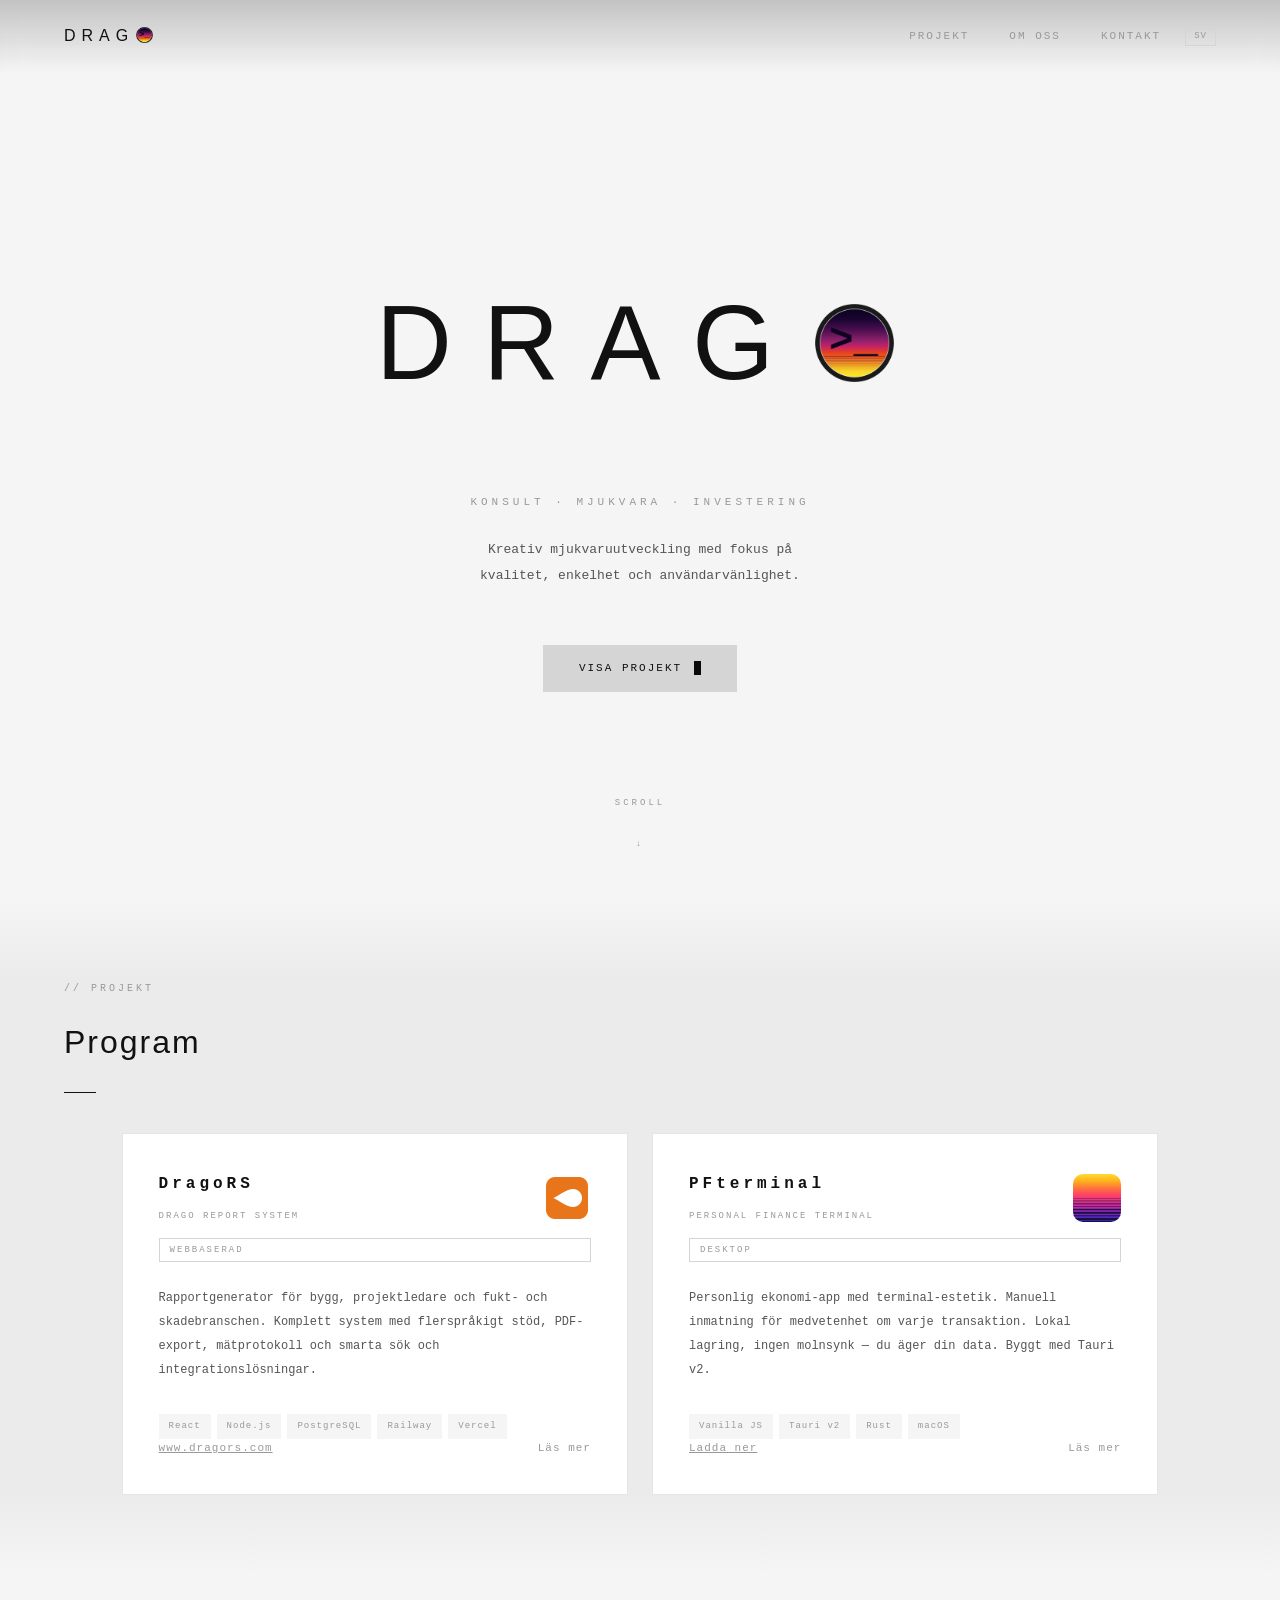
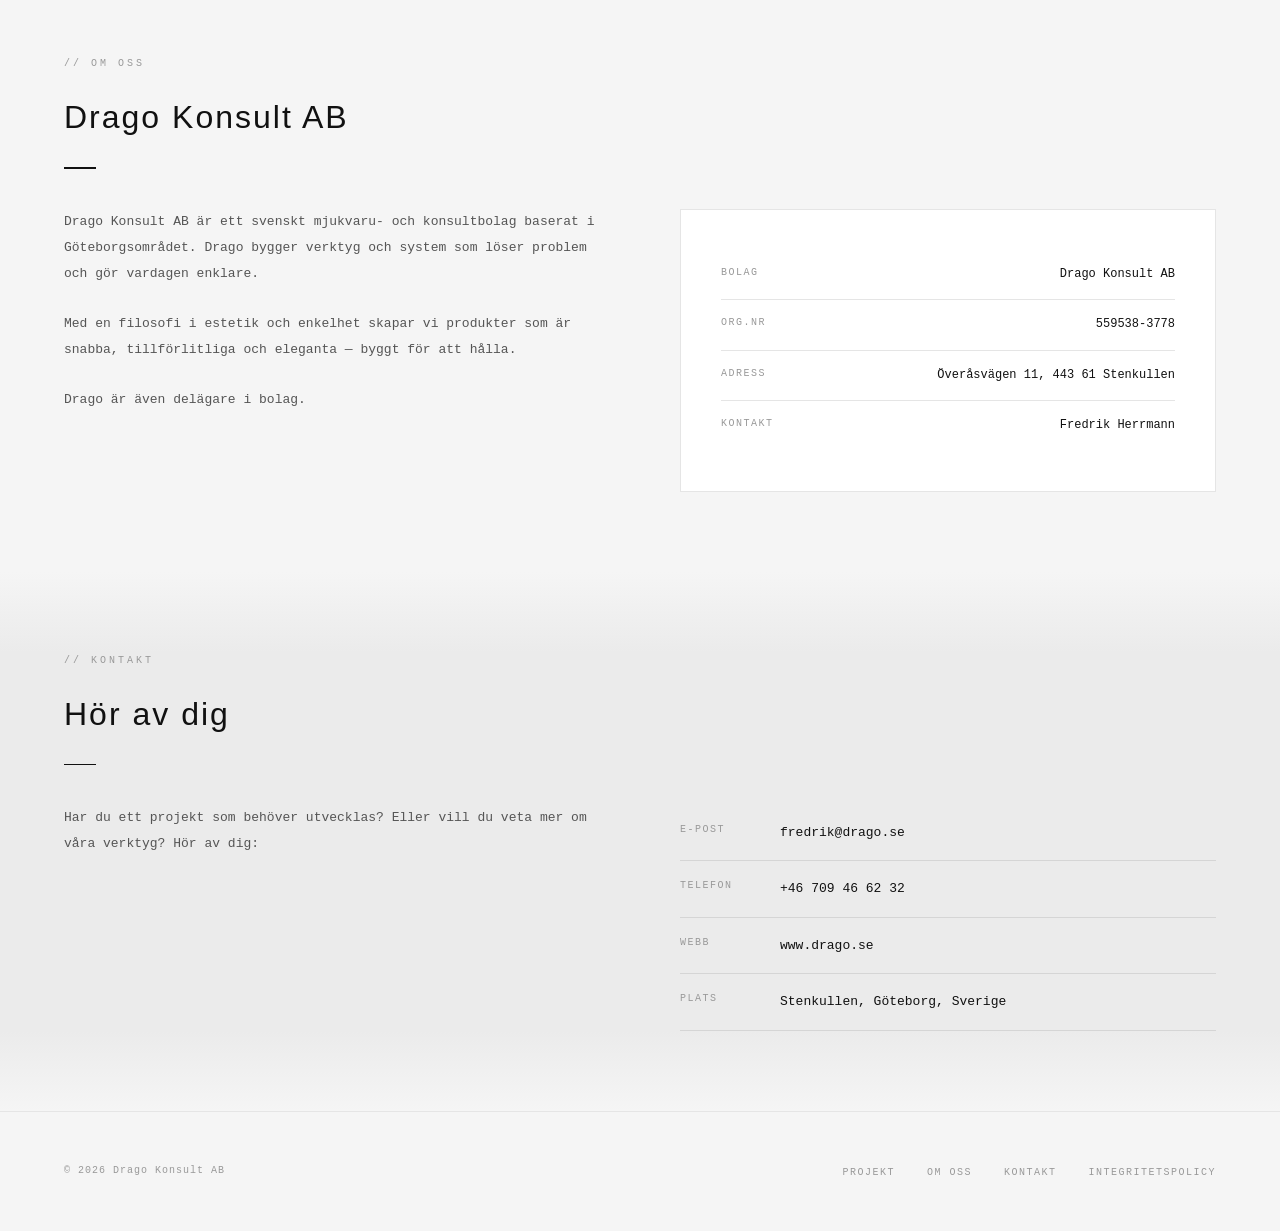
==== index.html @ e043c975 "Gör projektkorten klickbara till läs mer-sidan Hela kortet är nu en länk till respektive produktsida" ====
<!DOCTYPE html>
<html lang="sv">
<head>
  <meta charset="UTF-8">
  <meta name="viewport" content="width=device-width, initial-scale=1.0">
  <title>Drago</title>
  <meta name="description" content="Drago Konsult AB — Mjukvarulösningar och konsulttjänster i Göteborg. DragoRS, PFterminal och mer.">
  <link rel="icon" type="image/svg+xml" href="assets/logo.svg">
  <link rel="icon" type="image/x-icon" href="assets/favicon.ico">
  <link rel="icon" type="image/png" sizes="32x32" href="assets/favicon-32x32.png">
  <link rel="icon" type="image/png" sizes="16x16" href="assets/favicon-16x16.png">
  <link rel="apple-touch-icon" sizes="180x180" href="assets/apple-touch-icon.png">
  <link rel="manifest" href="site.webmanifest">
  <link rel="stylesheet" href="css/style.css">
</head>
<body>

  <header class="header">
    <div class="header-inner">
      <a href="index.html" class="logo">
        <span class="logo-text">Drag<img src="assets/logo.png" alt="O" class="logo-o"></span>
      </a>
      <div class="header-right">
        <ul class="nav">
          <li><a href="#projekt" data-i18n="nav_projects">Projekt</a></li>
          <li><a href="#om" data-i18n="nav_about">Om oss</a></li>
          <li><a href="#kontakt" data-i18n="nav_contact">Kontakt</a></li>
        </ul>
        <div class="lang-selector" id="langSelector"></div>
        <button class="menu-toggle" aria-label="Meny" onclick="document.querySelector('.nav').classList.toggle('open')">
          <span></span><span></span><span></span>
        </button>
      </div>
    </div>
  </header>

  <section class="hero">
    <div class="hero-content">
      <div class="hero-logo">
        <span class="hero-logo-text">DRAG<img src="assets/logo.png" alt="O" class="hero-logo-o"></span>
      </div>
      <p class="hero-tagline" data-i18n="hero_tagline">Konsult · Mjukvara · Investering</p>
      <p class="hero-description">
        <span data-i18n="hero_desc_1">Kreativ mjukvaruutveckling med fokus på</span><br>
        <span data-i18n="hero_desc_2">kvalitet, enkelhet och användarvänlighet.</span>
      </p>
      <a href="#projekt" class="hero-cta">
        <span data-i18n="hero_cta">visa projekt</span><span class="cursor"></span>
      </a>
    </div>
    <div class="scroll-indicator">
      <span data-i18n="hero_scroll">scroll</span><br>&#8595;
    </div>
  </section>

  <section class="projects-section" id="projekt">
    <div class="projects-inner">
      <div class="section-header">
        <p class="section-label" data-i18n="section_projects">// Projekt</p>
        <h2 class="section-title" data-i18n="title_projects">Program</h2>
        <div class="section-divider"></div>
      </div>
      <div class="project-cards">
        <a href="dragors.html" class="project-card project-card-link">
          <div class="project-header">
            <div>
              <h3 class="project-name">DragoRS</h3>
              <span class="project-subtitle">DRAGO REPORT SYSTEM</span>
            </div>
            <img src="assets/dragors-icon.png" alt="DragoRS" class="project-icon">
          </div>
          <span class="project-tag" data-i18n="dragors_tag">Webbaserad</span>
          <p class="project-desc" data-i18n="dragors_desc">Rapportgenerator för bygg, projektledare och fukt- och skadebranschen. Komplett system med flerspråkigt stöd, PDF-export, mätprotokoll och smarta sök och integrationslösningar.</p>
          <div class="project-tech">
            <span class="tech-badge">React</span>
            <span class="tech-badge">Node.js</span>
            <span class="tech-badge">PostgreSQL</span>
            <span class="tech-badge">Railway</span>
            <span class="tech-badge">Vercel</span>
          </div>
          <div class="project-urls">
            <span class="project-url project-url-action" data-href="https://www.dragors.com" data-external="true">www.dragors.com</span>
            <span class="project-url" data-i18n="dragors_url">Läs mer</span>
          </div>
        </a>
        <a href="pfterminal.html" class="project-card project-card-link">
          <div class="project-header">
            <div>
              <h3 class="project-name">PFterminal</h3>
              <span class="project-subtitle">PERSONAL FINANCE TERMINAL</span>
            </div>
            <img src="assets/pfterminal-icon.png" alt="PFterminal" class="project-icon">
          </div>
          <span class="project-tag" data-i18n="pfterminal_tag">Desktop</span>
          <p class="project-desc" data-i18n="pfterminal_desc">Personlig ekonomi-app med terminal-estetik. Manuell inmatning för medvetenhet om varje transaktion. Lokal lagring, ingen molnsynk — du äger din data. Byggt med Tauri v2.</p>
          <div class="project-tech">
            <span class="tech-badge">Vanilla JS</span>
            <span class="tech-badge">Tauri v2</span>
            <span class="tech-badge">Rust</span>
            <span class="tech-badge">macOS</span>
          </div>
          <div class="project-urls">
            <span class="project-url project-url-action" data-href="downloads/PFterminal_0.1.0_aarch64.dmg" data-i18n="pfterminal_url">Ladda ner</span>
            <span class="project-url" data-i18n="pfterminal_more">Läs mer</span>
          </div>
        </a>
      </div>
    </div>
  </section>

  <section class="section" id="om">
    <div class="section-header">
      <p class="section-label" data-i18n="section_about">// Om oss</p>
      <h2 class="section-title">Drago Konsult AB</h2>
      <div class="section-divider"></div>
    </div>
    <div class="about-grid">
      <div class="about-text">
        <p data-i18n="about_p1">Drago Konsult AB är ett svenskt mjukvaru- och konsultbolag baserat i Göteborgsområdet. Drago bygger verktyg och system som löser problem och gör vardagen enklare.</p>
        <p data-i18n="about_p2">Med en filosofi i estetik och enkelhet skapar vi produkter som är snabba, tillförlitliga och eleganta — byggt för att hålla.</p>
        <p data-i18n="about_p3">Drago är även delägare i bolag.</p>
      </div>
      <div class="about-info">
        <div class="info-row">
          <span class="info-label" data-i18n="info_company">Bolag</span>
          <span class="info-value">Drago Konsult AB</span>
        </div>
        <div class="info-row">
          <span class="info-label" data-i18n="info_orgno">Org.nr</span>
          <span class="info-value">559538-3778</span>
        </div>
        <div class="info-row">
          <span class="info-label" data-i18n="info_address">Adress</span>
          <span class="info-value">Överåsvägen 11, 443 61 Stenkullen</span>
        </div>
        <div class="info-row">
          <span class="info-label" data-i18n="info_contact">Kontakt</span>
          <span class="info-value">Fredrik Herrmann</span>
        </div>
      </div>
    </div>
  </section>

  <section class="projects-section" id="kontakt">
    <div class="projects-inner">
      <div class="section-header">
        <p class="section-label" data-i18n="section_contact">// Kontakt</p>
        <h2 class="section-title" data-i18n="title_contact">Hör av dig</h2>
        <div class="section-divider"></div>
      </div>
      <div class="contact-grid">
        <div class="contact-text">
          <p data-i18n="contact_text">Har du ett projekt som behöver utvecklas? Eller vill du veta mer om våra verktyg? Hör av dig:</p>
        </div>
        <ul class="contact-details">
          <li><span class="label" data-i18n="contact_email">E-post</span><a href="mailto:fredrik@drago.se">fredrik@drago.se</a></li>
          <li><span class="label" data-i18n="contact_phone">Telefon</span><span>+46 709 46 62 32</span></li>
          <li><span class="label" data-i18n="contact_web">Webb</span><a href="https://www.drago.se">www.drago.se</a></li>
          <li><span class="label" data-i18n="contact_location">Plats</span><span>Stenkullen, Göteborg, Sverige</span></li>
        </ul>
      </div>
    </div>
  </section>

  <footer class="footer">
    <div class="footer-inner">
      <span class="footer-text">&copy; 2026 Drago Konsult AB</span>
      <ul class="footer-links">
        <li><a href="#projekt" data-i18n="nav_projects">Projekt</a></li>
        <li><a href="#om" data-i18n="nav_about">Om</a></li>
        <li><a href="#kontakt" data-i18n="nav_contact">Kontakt</a></li>
        <li><a href="privacy.html">Integritetspolicy</a></li>
      </ul>
    </div>
  </footer>

  <script data-goatcounter="https://drago.goatcounter.com/count" async src="//gc.zgo.at/count.js"></script>
  <script src="js/i18n.js"></script>
  <script src="js/main.js"></script>
</body>
</html>
---- css/style.css ----
/* ============================================
   DragoWeb — Terminal meets Teenage Engineering
   Premium minimalism, generous whitespace,
   monospace identity
   ============================================ */

/* --- Reset & Base --- */
*, *::before, *::after {
  margin: 0;
  padding: 0;
  box-sizing: border-box;
}

:root {
  --bg: #f5f5f5;
  --bg-surface: #ebebeb;
  --bg-card: #ffffff;
  --text: #111111;
  --text-dim: #555555;
  --text-muted: #999999;
  --accent: #888888;
  --border: #d5d5d5;
  --border-dim: #e5e5e5;
  --mono: 'SF Mono', 'Menlo', 'Monaco', 'Cascadia Code', 'Courier New', monospace;
  --sans: -apple-system, 'Helvetica Neue', 'Arial', sans-serif;
}

html {
  scroll-behavior: smooth;
}

body {
  font-family: var(--mono);
  font-size: 13px;
  line-height: 1.8;
  color: var(--text);
  background: var(--bg);
  -webkit-font-smoothing: antialiased;
  -moz-osx-font-smoothing: grayscale;
}

a {
  color: var(--text);
  text-decoration: none;
  transition: opacity 0.3s;
}
a:hover {
  opacity: 0.5;
}

::selection {
  background: var(--text);
  color: var(--bg);
}

/* --- Header / Navigation --- */
.header {
  position: fixed;
  top: 0;
  left: 0;
  right: 0;
  z-index: 100;
  background: linear-gradient(to bottom, rgba(190, 190, 190, 0.92), rgba(245, 245, 245, 0.0));
  backdrop-filter: blur(12px);
  -webkit-backdrop-filter: blur(12px);
}

.header-inner {
  max-width: 1400px;
  margin: 0 auto;
  padding: 0 5vw;
  height: 72px;
  display: flex;
  align-items: center;
  justify-content: space-between;
}

.logo {
  display: flex;
  align-items: center;
  gap: 6px;
  text-decoration: none;
  color: var(--text);
}

.logo-o {
  height: 1.3em;
  width: 1.3em;
  object-fit: contain;
  border-radius: 50%;
  vertical-align: -0.3em;
}

.logo-text {
  font-family: var(--sans);
  font-size: 16px;
  font-weight: 500;
  letter-spacing: 6px;
  text-transform: uppercase;
}

.nav {
  display: flex;
  gap: 40px;
  list-style: none;
}

.nav a {
  color: var(--text-muted);
  font-size: 11px;
  letter-spacing: 2px;
  text-transform: uppercase;
  transition: color 0.3s;
}
.nav a:hover {
  color: var(--text);
  opacity: 1;
}

/* --- Header right (nav + lang) --- */
.header-right {
  display: flex;
  align-items: center;
  gap: 24px;
}

/* --- Language selector --- */
.lang-selector {
  display: flex;
  align-items: center;
  gap: 2px;
  position: relative;
}

.lang-btn {
  background: none;
  border: none;
  font-family: var(--mono);
  font-size: 9px;
  letter-spacing: 1px;
  color: var(--text-muted);
  cursor: pointer;
  padding: 4px 5px;
  transition: color 0.2s;
}
.lang-btn:hover {
  color: var(--text);
}
.lang-btn.active {
  color: var(--text);
  font-weight: 600;
}

.lang-toggle {
  background: none;
  border: 1px solid var(--border);
  font-family: var(--mono);
  font-size: 9px;
  letter-spacing: 1px;
  color: var(--text-muted);
  cursor: pointer;
  padding: 4px 8px;
  transition: all 0.2s;
}
.lang-toggle:hover {
  color: var(--text);
  border-color: var(--text);
}

.lang-dropdown {
  display: none;
  position: absolute;
  top: 100%;
  right: 0;
  margin-top: 8px;
  background: var(--bg);
  border: 1px solid var(--border);
  padding: 4px 0;
  z-index: 200;
  min-width: 48px;
}
.lang-dropdown.open {
  display: flex;
  flex-direction: column;
}
.lang-dropdown .lang-btn {
  padding: 6px 12px;
  text-align: left;
}
.lang-dropdown .lang-btn:hover {
  background: var(--border-dim);
}

/* --- Hamburger (mobil) --- */
.menu-toggle {
  display: none;
  background: none;
  border: none;
  cursor: pointer;
  padding: 4px;
}
.menu-toggle span {
  display: block;
  width: 22px;
  height: 1.5px;
  background: var(--text);
  margin: 5px 0;
  transition: all 0.3s;
}

/* --- Hero --- */
.hero {
  min-height: 100vh;
  display: flex;
  align-items: center;
  justify-content: center;
  padding: 160px 5vw 120px;
  position: relative;
  overflow: hidden;
}

.hero-content {
  text-align: center;
  max-width: 800px;
}

.hero-logo {
  text-align: center;
  margin-bottom: 56px;
}

.hero-logo-icon {
  width: clamp(56px, 8vw, 88px);
  height: clamp(56px, 8vw, 88px);
  aspect-ratio: 1 / 1;
  object-fit: contain;
}

.hero-logo-o {
  height: 0.94em;
  width: 0.94em;
  object-fit: contain;
  border-radius: 50%;
  vertical-align: -0.13em;
}

.hero-logo-text {
  font-family: var(--sans);
  font-size: clamp(61px, 8.28vw, 105px);
  font-weight: 400;
  letter-spacing: 0.3em;
  color: var(--text);
}

.hero-tagline {
  font-size: 11px;
  color: var(--text-muted);
  letter-spacing: 4px;
  text-transform: uppercase;
  margin-bottom: 24px;
}

.hero-description {
  font-size: 13px;
  color: var(--text-dim);
  line-height: 2;
  max-width: 460px;
  margin: 0 auto 56px;
}

.hero-cta {
  display: inline-flex;
  align-items: center;
  gap: 8px;
  padding: 14px 36px;
  background: #d5d5d5;
  color: #111111;
  font-family: var(--mono);
  font-size: 11px;
  letter-spacing: 2px;
  text-transform: uppercase;
  border: none;
  cursor: pointer;
  transition: opacity 0.3s;
  text-decoration: none;
}
.hero-cta:hover {
  opacity: 0.7;
  color: #111111;
}

/* Terminal cursor blink */
.cursor {
  display: inline-block;
  width: 7px;
  height: 14px;
  background: #0a0a0a;
  animation: blink 1s step-end infinite;
  vertical-align: middle;
  margin-left: 4px;
}

@keyframes blink {
  50% { opacity: 0; }
}

/* --- Sections --- */
.section {
  padding: 80px 5vw;
  max-width: 1400px;
  margin: 0 auto;
}

.section-header {
  margin-bottom: 40px;
}

.section-label {
  font-size: 10px;
  color: var(--text-muted);
  letter-spacing: 3px;
  text-transform: uppercase;
  margin-bottom: 16px;
}

.section-title {
  font-family: var(--sans);
  font-size: clamp(22px, 3vw, 32px);
  font-weight: 400;
  letter-spacing: 2px;
  color: var(--text);
}

.section-divider {
  width: 32px;
  height: 1.5px;
  background: var(--text);
  margin-top: 20px;
}

/* --- Om oss --- */
.about-grid {
  display: grid;
  grid-template-columns: 1fr 1fr;
  gap: 80px;
  align-items: start;
}

.about-text p {
  margin-bottom: 24px;
  color: var(--text-dim);
  font-size: 13px;
  line-height: 2;
}

.about-info {
  background: var(--bg-card);
  border: 1px solid var(--border-dim);
  padding: 40px;
}

.info-row {
  display: flex;
  justify-content: space-between;
  padding: 14px 0;
  border-bottom: 1px solid var(--border-dim);
  font-size: 12px;
}
.info-row:last-child {
  border-bottom: none;
}

.info-label {
  color: var(--text-muted);
  text-transform: uppercase;
  letter-spacing: 1.5px;
  font-size: 10px;
}

.info-value {
  color: var(--text);
  text-align: right;
}

/* --- Projekt / Produkter --- */
.projects-section {
  background: var(--bg-surface);
  padding: 80px 5vw;
  position: relative;
}

/* Mjuka toningar mellan sektioner */
.projects-section::before {
  content: "";
  position: absolute;
  top: 0;
  left: 0;
  right: 0;
  height: 80px;
  background: linear-gradient(to bottom, var(--bg), var(--bg-surface));
  pointer-events: none;
}
.projects-section::after {
  content: "";
  position: absolute;
  bottom: 0;
  left: 0;
  right: 0;
  height: 80px;
  background: linear-gradient(to top, var(--bg), var(--bg-surface));
  pointer-events: none;
}

.projects-inner {
  max-width: 1400px;
  margin: 0 auto;
  position: relative;
  z-index: 1;
}

.project-cards {
  display: grid;
  grid-template-columns: 1fr 1fr;
  gap: 24px;
  max-width: 90%;
  margin: 0 auto;
}

.project-card {
  background: var(--bg-card);
  border: 1px solid var(--border-dim);
  padding: 36px;
  transition: border-color 0.3s;
  display: flex;
  flex-direction: column;
}
.project-card .project-urls {
  margin-top: auto;
}
.project-card:hover {
  border-color: var(--text);
}

.project-header {
  display: flex;
  align-items: center;
  justify-content: space-between;
  margin-bottom: 12px;
}

.project-icon {
  width: 48px;
  height: 48px;
  border-radius: 10px;
  object-fit: contain;
}

.project-name {
  font-size: 16px;
  font-weight: 600;
  letter-spacing: 4px;
  margin-bottom: 4px;
}

.project-subtitle {
  font-size: 9px;
  color: var(--text-muted);
  letter-spacing: 2px;
}

.project-tag {
  display: inline-block;
  font-size: 9px;
  color: var(--text-muted);
  letter-spacing: 2px;
  text-transform: uppercase;
  border: 1px solid var(--border);
  padding: 3px 10px;
  margin-bottom: 24px;
}

.project-link {
  display: block;
  text-decoration: none;
  color: inherit;
  cursor: pointer;
}

.project-card-link {
  text-decoration: none;
  color: inherit;
  cursor: pointer;
}

.project-url-action {
  text-decoration: underline;
  cursor: pointer;
}
.project-url-action:hover {
  color: var(--text);
}

.project-urls {
  display: flex;
  justify-content: space-between;
  align-items: center;
  margin-top: 16px;
}

.project-url {
  display: block;
  margin-top: 16px;
  font-size: 11px;
  color: var(--text-muted);
  letter-spacing: 1px;
}

.project-urls .project-url {
  margin-top: 0;
}

.project-desc {
  font-size: 12px;
  color: var(--text-dim);
  line-height: 2;
  margin-bottom: 32px;
}

.project-tech {
  display: flex;
  flex-wrap: wrap;
  gap: 6px;
}

.tech-badge {
  font-size: 9px;
  color: var(--text-muted);
  background: var(--bg);
  padding: 4px 10px;
  letter-spacing: 1px;
}

/* --- Kontakt --- */
.contact-grid {
  display: grid;
  grid-template-columns: 1fr 1fr;
  gap: 80px;
  align-items: start;
}

.contact-text p {
  color: var(--text-dim);
  font-size: 13px;
  line-height: 2;
  margin-bottom: 24px;
}

.contact-details {
  list-style: none;
}

.contact-details li {
  padding: 16px 0;
  border-bottom: 1px solid var(--border);
  font-size: 13px;
  display: flex;
  gap: 20px;
}

.contact-details .label {
  color: var(--text-muted);
  min-width: 80px;
  font-size: 10px;
  text-transform: uppercase;
  letter-spacing: 1.5px;
}

/* --- Terminal prompt decoration --- */
.terminal-prompt {
  color: var(--text-muted);
  font-size: 12px;
}
.terminal-prompt .path {
  color: var(--text-dim);
}
.terminal-prompt .symbol {
  color: var(--text);
}

/* --- Footer --- */
.footer {
  border-top: 1px solid var(--border-dim);
  padding: 48px 5vw;
}

.footer-inner {
  max-width: 1400px;
  margin: 0 auto;
  display: flex;
  justify-content: space-between;
  align-items: center;
}

.footer-text {
  font-size: 10px;
  color: var(--text-muted);
  letter-spacing: 1px;
}

.footer-links {
  display: flex;
  gap: 32px;
  list-style: none;
}

.footer-links a {
  font-size: 10px;
  color: var(--text-muted);
  letter-spacing: 1.5px;
  text-transform: uppercase;
}

/* --- Scroll indicator --- */
.scroll-indicator {
  position: absolute;
  bottom: 48px;
  left: 50%;
  transform: translateX(-50%);
  display: flex;
  flex-direction: column;
  align-items: center;
  gap: 8px;
  color: var(--text-muted);
  font-size: 9px;
  letter-spacing: 3px;
  text-transform: uppercase;
  animation: float 2.5s ease-in-out infinite;
}

@keyframes float {
  0%, 100% { transform: translateX(-50%) translateY(0); }
  50% { transform: translateX(-50%) translateY(6px); }
}

/* --- Product page --- */
.product-hero {
  padding: 100px 5vw 40px;
  max-width: 1400px;
  margin: 0 auto;
}

.product-hero-inner {
  display: flex;
  align-items: center;
  gap: 24px;
  margin-bottom: 32px;
}

.product-hero-icon {
  width: 80px;
  height: 80px;
  border-radius: 16px;
  object-fit: contain;
}

.product-hero-title {
  font-family: var(--sans);
  font-size: clamp(28px, 4vw, 40px);
  font-weight: 400;
  letter-spacing: 4px;
}

.product-hero-subtitle {
  font-size: 10px;
  color: var(--text-muted);
  letter-spacing: 3px;
  margin-top: 4px;
}

.product-hero-desc {
  font-size: 13px;
  color: var(--text-dim);
  line-height: 2;
  max-width: 540px;
}

.download-grid {
  display: grid;
  grid-template-columns: 1fr 1fr;
  gap: 24px;
  max-width: 90%;
  margin: 0 auto;
}

.download-card {
  background: var(--bg-card);
  border: 1px solid var(--border-dim);
  padding: 36px;
}

.download-title {
  font-size: 14px;
  font-weight: 600;
  letter-spacing: 2px;
  margin-bottom: 12px;
}

.download-desc {
  font-size: 12px;
  color: var(--text-dim);
  line-height: 2;
  margin-bottom: 24px;
}

.download-btn {
  display: inline-block;
  padding: 12px 28px;
  background: var(--text);
  color: var(--bg);
  font-family: var(--mono);
  font-size: 11px;
  letter-spacing: 2px;
  text-decoration: none;
  transition: opacity 0.3s;
}
.download-btn:hover {
  opacity: 0.7;
  color: var(--bg);
}

.download-meta {
  margin-top: 16px;
  font-size: 10px;
  color: var(--text-muted);
  letter-spacing: 1px;
}

/* --- Manual / Instruktionsbok --- */
.manual {
  max-width: 700px;
}

.manual-chapter {
  margin-bottom: 40px;
}

.manual-heading {
  font-size: 13px;
  font-weight: 600;
  letter-spacing: 2px;
  margin-bottom: 12px;
  padding-bottom: 8px;
  border-bottom: 1px solid var(--border-dim);
}

.manual p {
  font-size: 12px;
  color: var(--text-dim);
  line-height: 2;
  margin-bottom: 8px;
}

.manual-list {
  list-style: none;
  margin-bottom: 12px;
}

.manual-list li {
  font-size: 12px;
  color: var(--text-dim);
  line-height: 2;
  padding-left: 16px;
  position: relative;
}

.manual-list li::before {
  content: "—";
  position: absolute;
  left: 0;
  color: var(--text-muted);
}

/* --- Feature grid --- */
.feature-grid {
  display: grid;
  grid-template-columns: 1fr 1fr 1fr;
  gap: 24px;
  max-width: 90%;
  margin: 0 auto;
}

.feature-card {
  background: var(--bg-card);
  border: 1px solid var(--border-dim);
  padding: 36px;
  transition: border-color 0.3s;
}
.feature-card:hover {
  border-color: var(--text);
}

.feature-number {
  font-size: 10px;
  color: var(--text-muted);
  letter-spacing: 2px;
  margin-bottom: 16px;
}

.feature-title {
  font-size: 13px;
  font-weight: 600;
  letter-spacing: 2px;
  margin-bottom: 12px;
}

.feature-desc {
  font-size: 12px;
  color: var(--text-dim);
  line-height: 2;
}

/* --- Screenshot grid --- */
.screenshot-grid {
  display: grid;
  grid-template-columns: 1fr 1fr 1fr;
  gap: 24px;
  max-width: 90%;
  margin: 0 auto;
}

.screenshot-card {
  text-align: center;
}

.screenshot-placeholder {
  background: var(--bg-surface);
  border: 1px dashed var(--border);
  aspect-ratio: 16 / 10;
  display: flex;
  align-items: center;
  justify-content: center;
  font-size: 11px;
  color: var(--text-muted);
  letter-spacing: 1px;
  margin-bottom: 12px;
}

.screenshot-img {
  width: 100%;
  height: auto;
  border: 1px solid var(--border-dim);
  margin-bottom: 12px;
}

.screenshot-caption {
  font-size: 11px;
  color: var(--text-muted);
  letter-spacing: 1px;
}

/* --- Tech overview --- */
.tech-overview {
  max-width: 600px;
}

.tech-overview-badges {
  display: flex;
  flex-wrap: wrap;
  gap: 6px;
  margin-bottom: 24px;
}

.tech-overview-desc {
  font-size: 13px;
  color: var(--text-dim);
  line-height: 2;
  margin-bottom: 32px;
}

/* --- Responsive --- */
@media (max-width: 768px) {
  .hero-logo-icon {
    width: clamp(48px, 12vw, 64px);
    height: clamp(48px, 12vw, 64px);
  }
  .hero-logo {
    gap: 12px;
  }
  .about-grid,
  .project-cards,
  .contact-grid,
  .download-grid,
  .feature-grid,
  .screenshot-grid {
    grid-template-columns: 1fr;
  }
  .project-cards,
  .download-grid,
  .feature-grid,
  .screenshot-grid {
    max-width: 100%;
  }
  .about-grid,
  .contact-grid {
    gap: 32px;
  }
  .nav {
    display: none;
    position: absolute;
    top: 72px;
    left: 0;
    right: 0;
    background: rgba(245, 245, 245, 0.98);
    backdrop-filter: blur(20px);
    flex-direction: column;
    padding: 32px 5vw;
    gap: 24px;
    border-bottom: 1px solid var(--border-dim);
  }
  .nav.open {
    display: flex;
  }
  .menu-toggle {
    display: block;
  }
  .header-right {
    gap: 16px;
  }
  .lang-selector {
    position: static;
  }
  .footer-inner {
    flex-direction: column;
    gap: 20px;
  }
  .section {
    padding: 60px 5vw;
  }
  .projects-section {
    padding: 60px 5vw;
  }
  .section-header {
    margin-bottom: 32px;
  }
  .project-card {
    padding: 28px;
  }
  .product-hero {
    padding: 90px 5vw 32px;
  }
  .product-hero-icon {
    width: 56px;
    height: 56px;
  }
  .contact-details li {
    border-bottom-color: var(--border);
  }
}

@media (max-width: 480px) {
  .hero-logo-icon {
    width: 44px;
    height: 44px;
  }
  .hero {
    padding: 110px 5vw 60px;
  }
  .hero-logo {
    gap: 10px;
    margin-bottom: 32px;
  }
  .hero-description {
    margin-bottom: 32px;
  }
  .section {
    padding: 48px 5vw;
  }
  .projects-section {
    padding: 48px 5vw;
  }
}
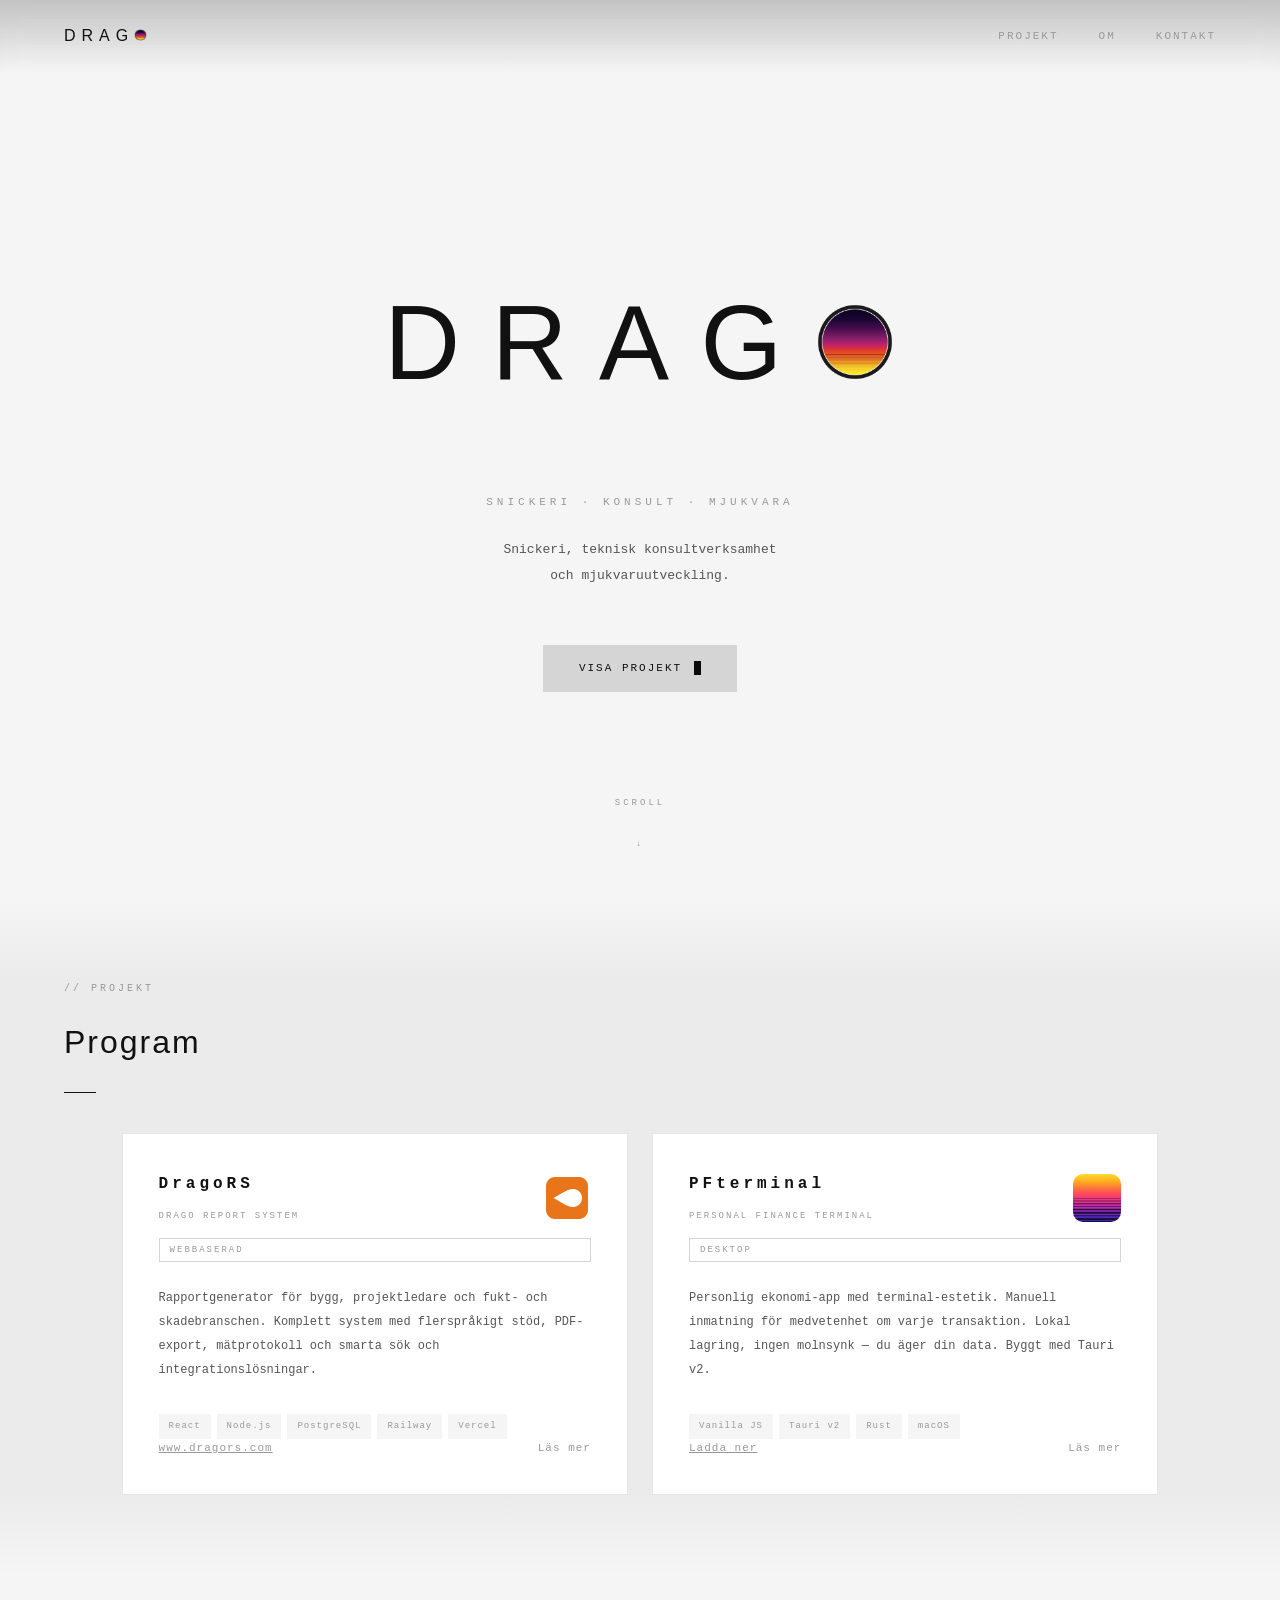
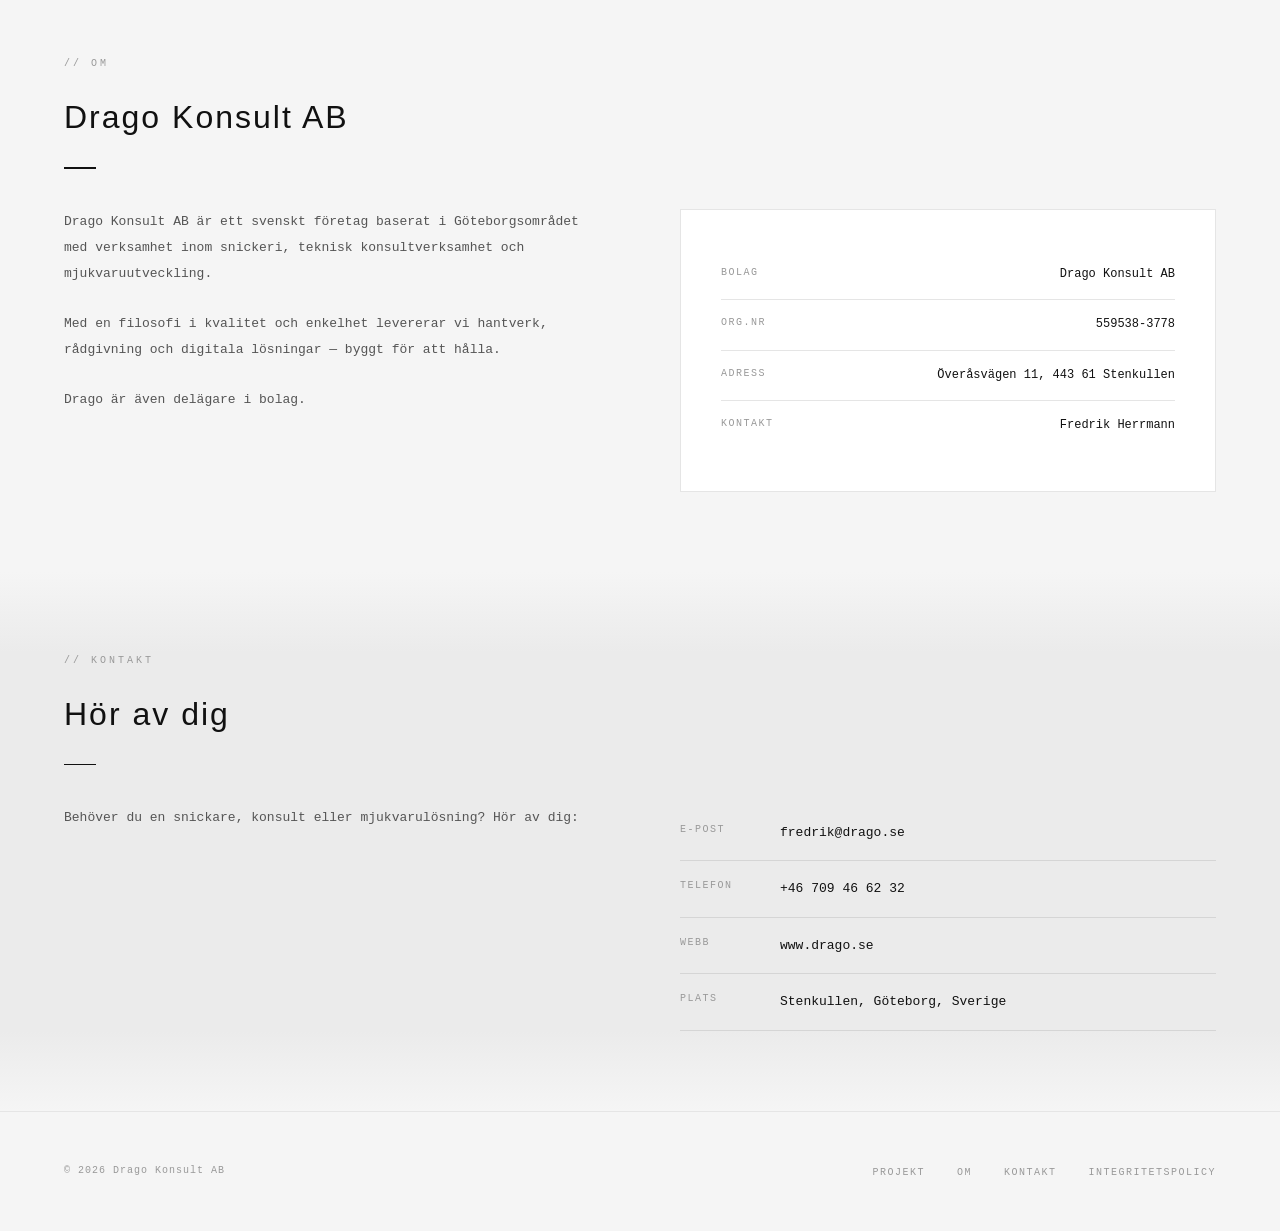
==== commit fd70af3f: "Redesign: ny logga utan terminal-prompt, ta bort flerspråksstöd, uppdatera texter - Ny cirkellogga u" ====
--- a/index.html
+++ b/index.html
@@ -4,7 +4,7 @@
   <meta charset="UTF-8">
   <meta name="viewport" content="width=device-width, initial-scale=1.0">
   <title>Drago</title>
-  <meta name="description" content="Drago Konsult AB — Mjukvarulösningar och konsulttjänster i Göteborg. DragoRS, PFterminal och mer.">
+  <meta name="description" content="Drago Konsult AB — Snickeri, teknisk konsultverksamhet och mjukvaruutveckling.">
   <link rel="icon" type="image/svg+xml" href="assets/logo.svg">
   <link rel="icon" type="image/x-icon" href="assets/favicon.ico">
   <link rel="icon" type="image/png" sizes="32x32" href="assets/favicon-32x32.png">
@@ -23,10 +23,9 @@
       <div class="header-right">
         <ul class="nav">
           <li><a href="#projekt" data-i18n="nav_projects">Projekt</a></li>
-          <li><a href="#om" data-i18n="nav_about">Om oss</a></li>
+          <li><a href="#om" data-i18n="nav_about">Om</a></li>
           <li><a href="#kontakt" data-i18n="nav_contact">Kontakt</a></li>
         </ul>
-        <div class="lang-selector" id="langSelector"></div>
         <button class="menu-toggle" aria-label="Meny" onclick="document.querySelector('.nav').classList.toggle('open')">
           <span></span><span></span><span></span>
         </button>
@@ -39,10 +38,10 @@
       <div class="hero-logo">
         <span class="hero-logo-text">DRAG<img src="assets/logo.png" alt="O" class="hero-logo-o"></span>
       </div>
-      <p class="hero-tagline" data-i18n="hero_tagline">Konsult · Mjukvara · Investering</p>
+      <p class="hero-tagline" data-i18n="hero_tagline">Snickeri · Konsult · Mjukvara</p>
       <p class="hero-description">
-        <span data-i18n="hero_desc_1">Kreativ mjukvaruutveckling med fokus på</span><br>
-        <span data-i18n="hero_desc_2">kvalitet, enkelhet och användarvänlighet.</span>
+        <span data-i18n="hero_desc_1">Snickeri, teknisk konsultverksamhet</span><br>
+        <span data-i18n="hero_desc_2">och mjukvaruutveckling.</span>
       </p>
       <a href="#projekt" class="hero-cta">
         <span data-i18n="hero_cta">visa projekt</span><span class="cursor"></span>
@@ -110,14 +109,14 @@
 
   <section class="section" id="om">
     <div class="section-header">
-      <p class="section-label" data-i18n="section_about">// Om oss</p>
+      <p class="section-label" data-i18n="section_about">// Om</p>
       <h2 class="section-title">Drago Konsult AB</h2>
       <div class="section-divider"></div>
     </div>
     <div class="about-grid">
       <div class="about-text">
-        <p data-i18n="about_p1">Drago Konsult AB är ett svenskt mjukvaru- och konsultbolag baserat i Göteborgsområdet. Drago bygger verktyg och system som löser problem och gör vardagen enklare.</p>
-        <p data-i18n="about_p2">Med en filosofi i estetik och enkelhet skapar vi produkter som är snabba, tillförlitliga och eleganta — byggt för att hålla.</p>
+        <p data-i18n="about_p1">Drago Konsult AB är ett svenskt företag baserat i Göteborgsområdet med verksamhet inom snickeri, teknisk konsultverksamhet och mjukvaruutveckling.</p>
+        <p data-i18n="about_p2">Med en filosofi i kvalitet och enkelhet levererar vi hantverk, rådgivning och digitala lösningar — byggt för att hålla.</p>
         <p data-i18n="about_p3">Drago är även delägare i bolag.</p>
       </div>
       <div class="about-info">
@@ -150,7 +149,7 @@
       </div>
       <div class="contact-grid">
         <div class="contact-text">
-          <p data-i18n="contact_text">Har du ett projekt som behöver utvecklas? Eller vill du veta mer om våra verktyg? Hör av dig:</p>
+          <p data-i18n="contact_text">Behöver du en snickare, konsult eller mjukvarulösning? Hör av dig:</p>
         </div>
         <ul class="contact-details">
           <li><span class="label" data-i18n="contact_email">E-post</span><a href="mailto:fredrik@drago.se">fredrik@drago.se</a></li>
--- a/css/style.css
+++ b/css/style.css
@@ -84,11 +84,11 @@
 }
 
 .logo-o {
-  height: 1.3em;
-  width: 1.3em;
+  height: 0.78em;
+  width: 0.78em;
   object-fit: contain;
   border-radius: 50%;
-  vertical-align: -0.3em;
+  vertical-align: -0.04em;
 }
 
 .logo-text {
@@ -122,73 +122,6 @@
   display: flex;
   align-items: center;
   gap: 24px;
-}
-
-/* --- Language selector --- */
-.lang-selector {
-  display: flex;
-  align-items: center;
-  gap: 2px;
-  position: relative;
-}
-
-.lang-btn {
-  background: none;
-  border: none;
-  font-family: var(--mono);
-  font-size: 9px;
-  letter-spacing: 1px;
-  color: var(--text-muted);
-  cursor: pointer;
-  padding: 4px 5px;
-  transition: color 0.2s;
-}
-.lang-btn:hover {
-  color: var(--text);
-}
-.lang-btn.active {
-  color: var(--text);
-  font-weight: 600;
-}
-
-.lang-toggle {
-  background: none;
-  border: 1px solid var(--border);
-  font-family: var(--mono);
-  font-size: 9px;
-  letter-spacing: 1px;
-  color: var(--text-muted);
-  cursor: pointer;
-  padding: 4px 8px;
-  transition: all 0.2s;
-}
-.lang-toggle:hover {
-  color: var(--text);
-  border-color: var(--text);
-}
-
-.lang-dropdown {
-  display: none;
-  position: absolute;
-  top: 100%;
-  right: 0;
-  margin-top: 8px;
-  background: var(--bg);
-  border: 1px solid var(--border);
-  padding: 4px 0;
-  z-index: 200;
-  min-width: 48px;
-}
-.lang-dropdown.open {
-  display: flex;
-  flex-direction: column;
-}
-.lang-dropdown .lang-btn {
-  padding: 6px 12px;
-  text-align: left;
-}
-.lang-dropdown .lang-btn:hover {
-  background: var(--border-dim);
 }
 
 /* --- Hamburger (mobil) --- */
@@ -237,11 +170,11 @@
 }
 
 .hero-logo-o {
-  height: 0.94em;
-  width: 0.94em;
+  height: 0.78em;
+  width: 0.78em;
   object-fit: contain;
   border-radius: 50%;
-  vertical-align: -0.13em;
+  vertical-align: -0.04em;
 }
 
 .hero-logo-text {
@@ -926,9 +859,6 @@
   .header-right {
     gap: 16px;
   }
-  .lang-selector {
-    position: static;
-  }
   .footer-inner {
     flex-direction: column;
     gap: 20px;
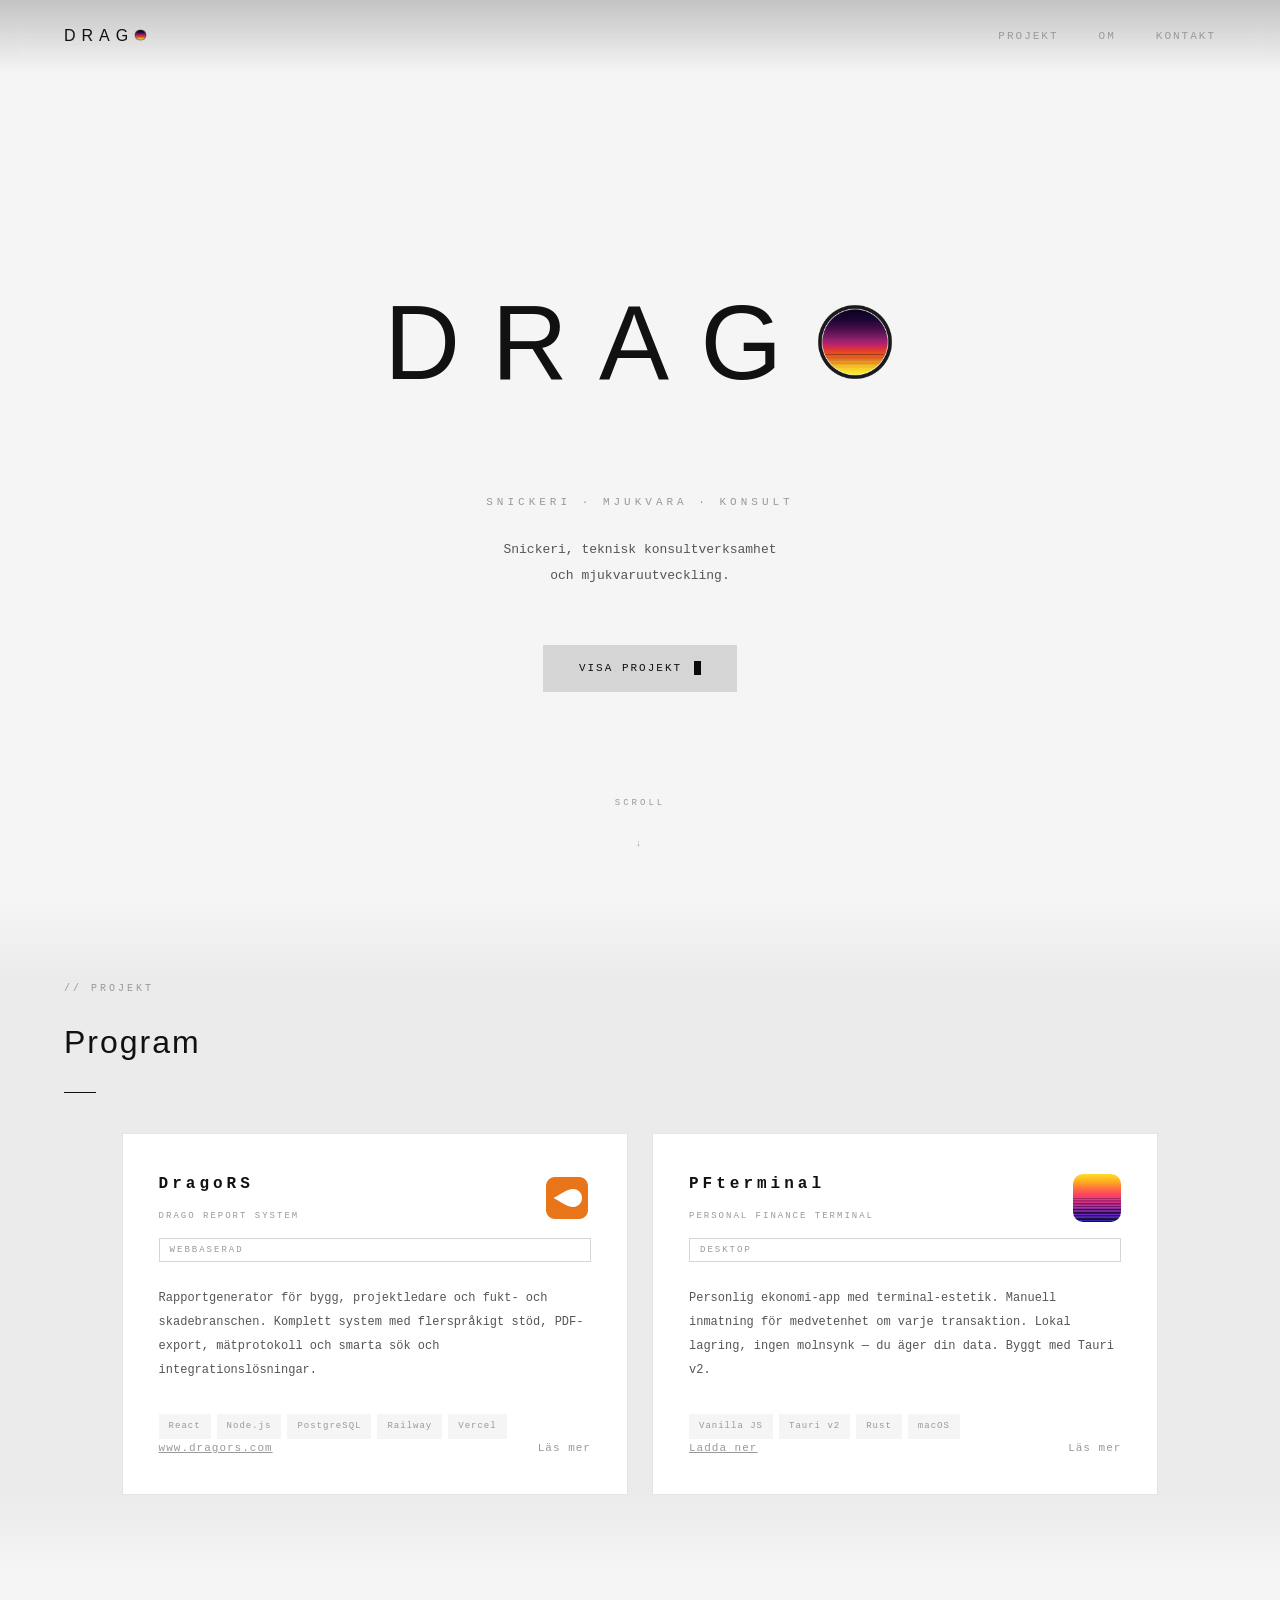
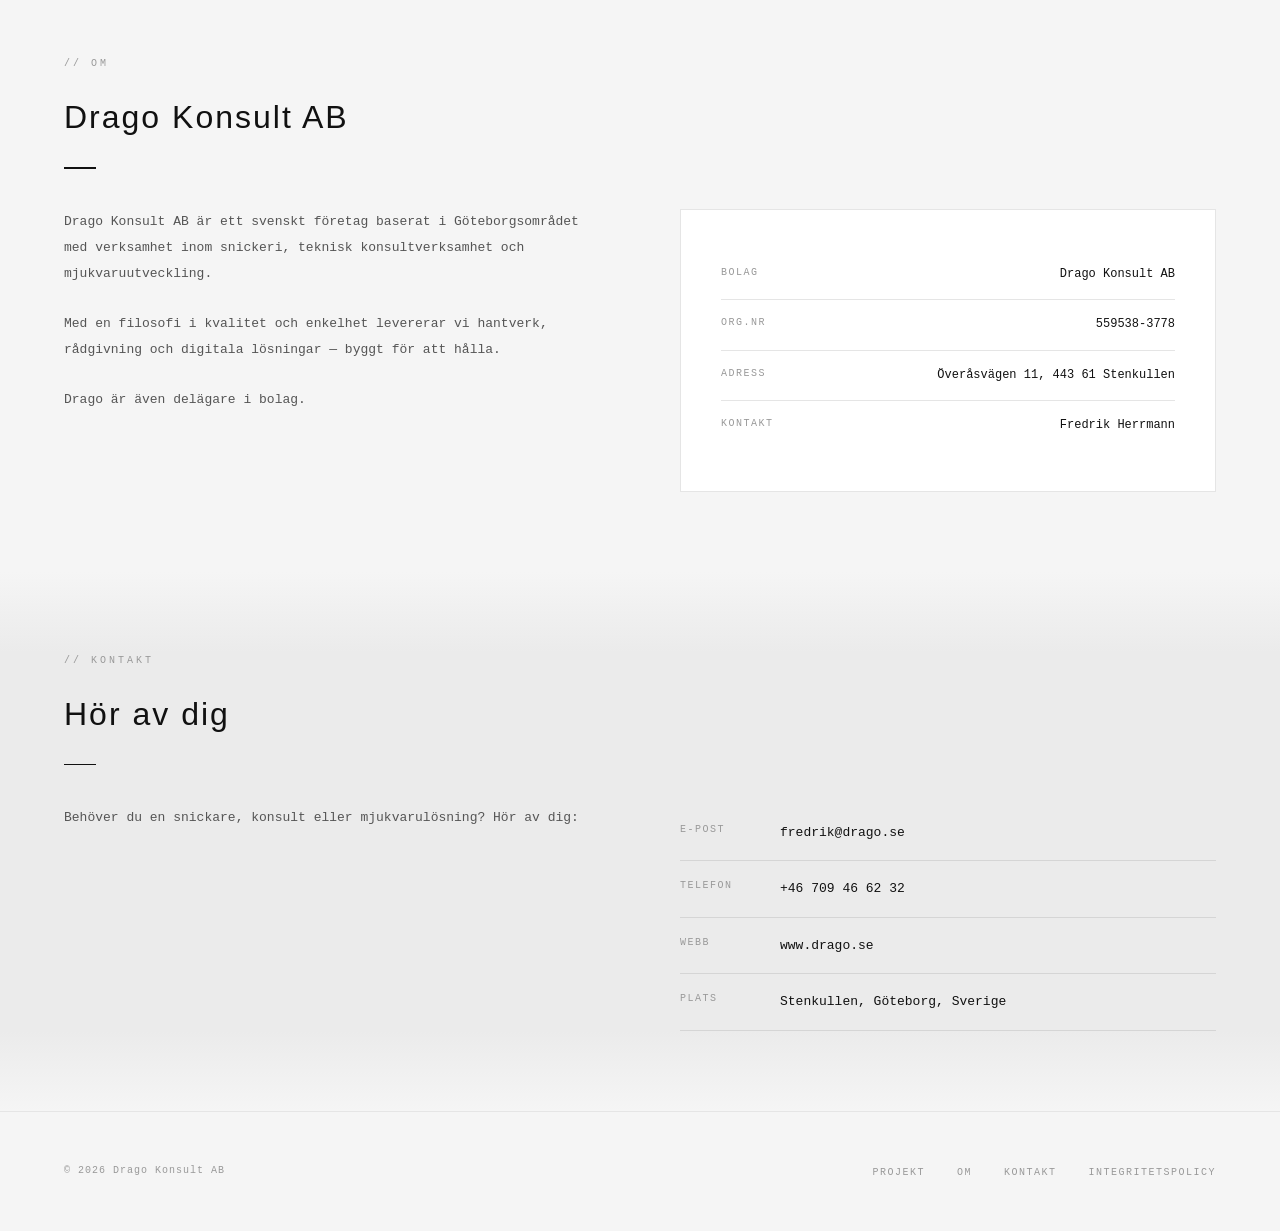
==== commit 3b956b61: "Ändra ordning på tagline: Snickeri · Mjukvara · Konsult Co-Authored-By: Claude Opus 4.6 (1M context)" ====
--- a/index.html
+++ b/index.html
@@ -38,7 +38,7 @@
       <div class="hero-logo">
         <span class="hero-logo-text">DRAG<img src="assets/logo.png" alt="O" class="hero-logo-o"></span>
       </div>
-      <p class="hero-tagline" data-i18n="hero_tagline">Snickeri · Konsult · Mjukvara</p>
+      <p class="hero-tagline" data-i18n="hero_tagline">Snickeri · Mjukvara · Konsult</p>
       <p class="hero-description">
         <span data-i18n="hero_desc_1">Snickeri, teknisk konsultverksamhet</span><br>
         <span data-i18n="hero_desc_2">och mjukvaruutveckling.</span>
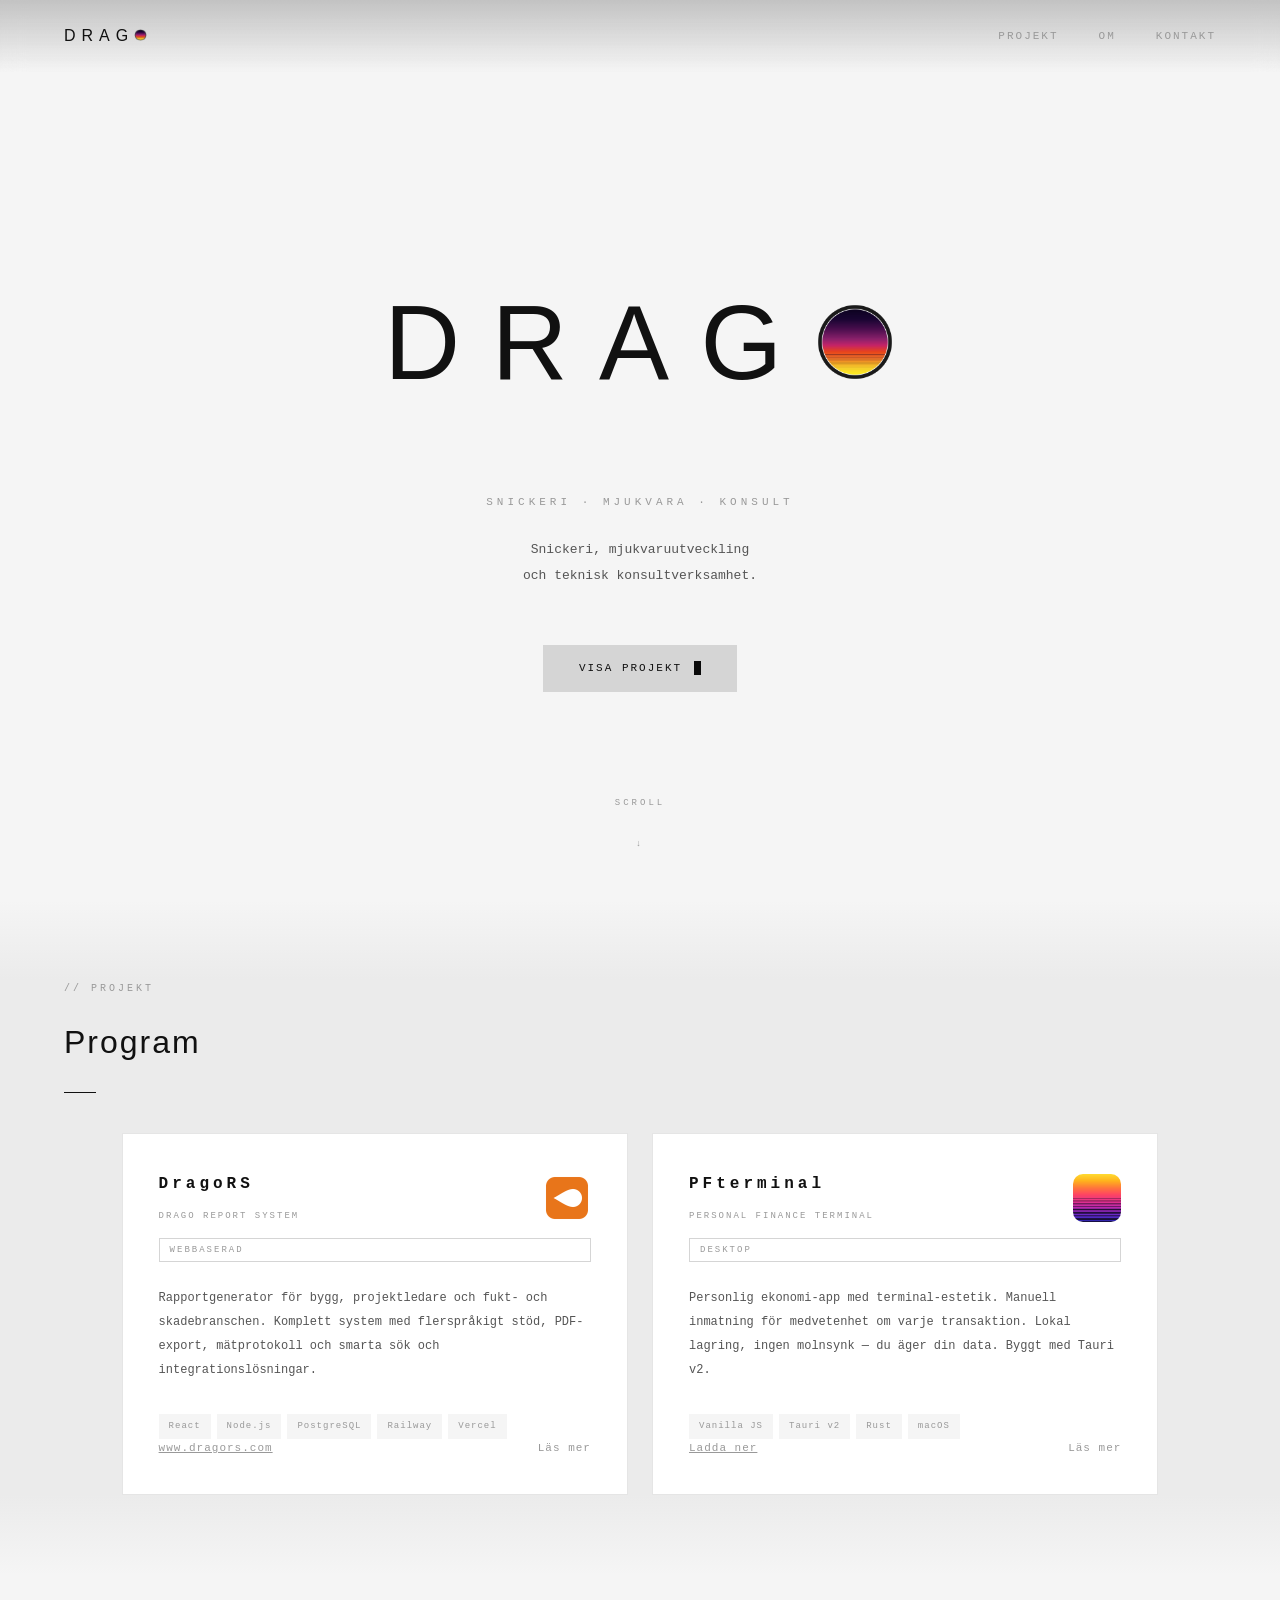
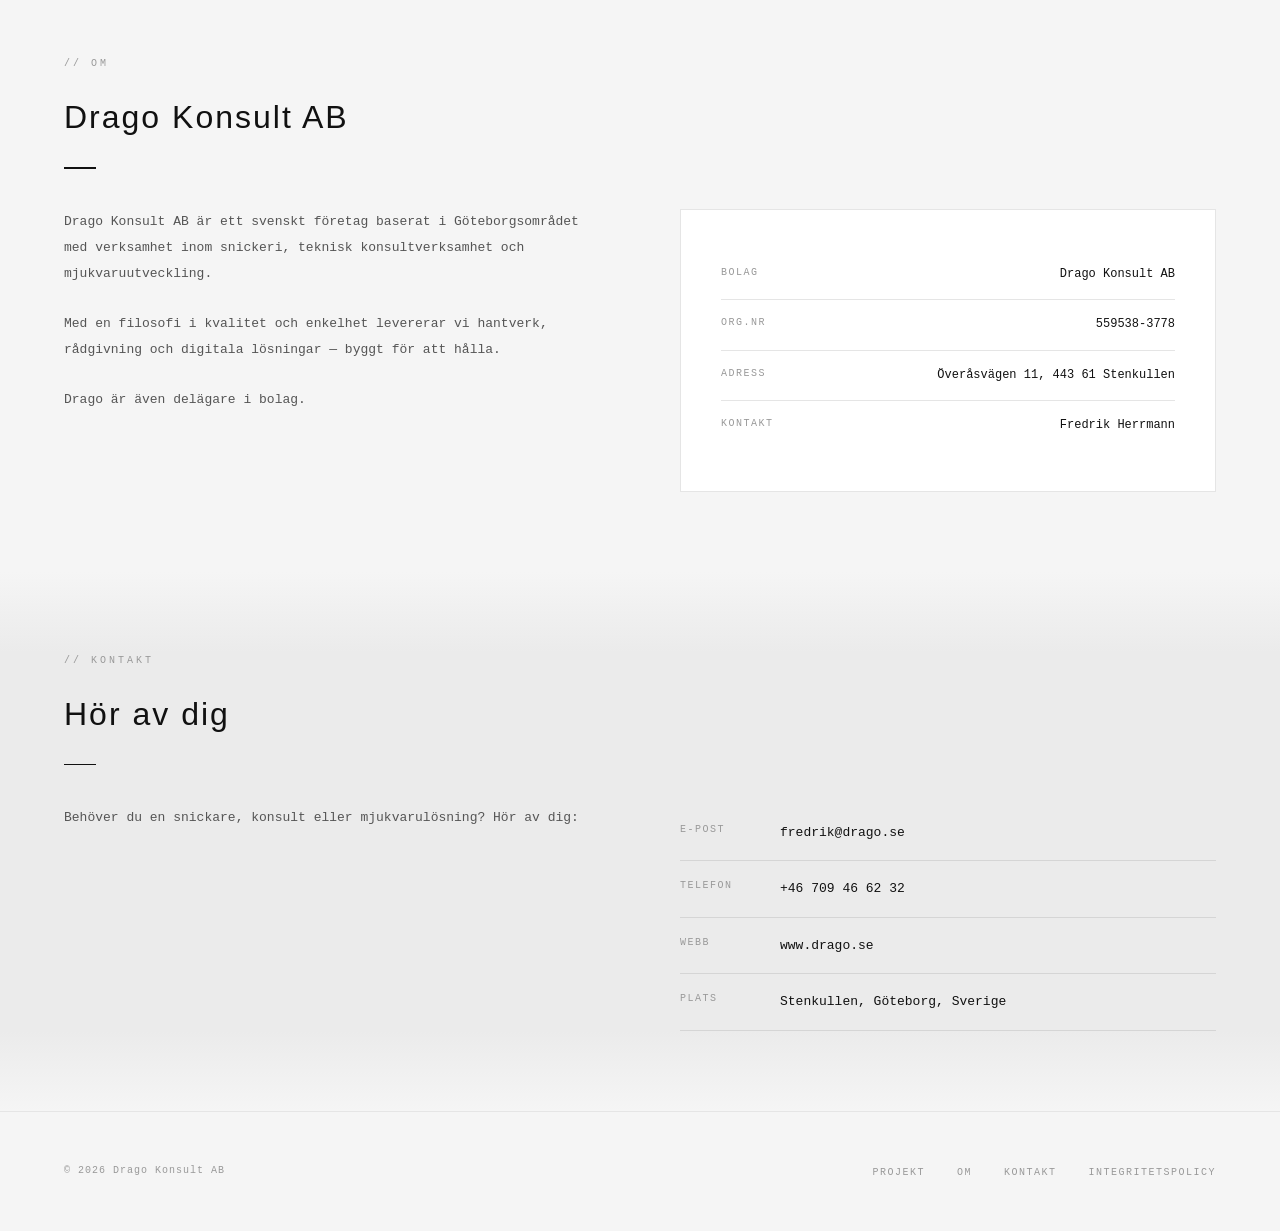
==== commit 5fa619c3: "Ändra ordning på hero-beskrivning: Snickeri, mjukvaruutveckling och teknisk konsultverksamhet Co-Aut" ====
--- a/index.html
+++ b/index.html
@@ -40,8 +40,8 @@
       </div>
       <p class="hero-tagline" data-i18n="hero_tagline">Snickeri · Mjukvara · Konsult</p>
       <p class="hero-description">
-        <span data-i18n="hero_desc_1">Snickeri, teknisk konsultverksamhet</span><br>
-        <span data-i18n="hero_desc_2">och mjukvaruutveckling.</span>
+        <span data-i18n="hero_desc_1">Snickeri, mjukvaruutveckling</span><br>
+        <span data-i18n="hero_desc_2">och teknisk konsultverksamhet.</span>
       </p>
       <a href="#projekt" class="hero-cta">
         <span data-i18n="hero_cta">visa projekt</span><span class="cursor"></span>
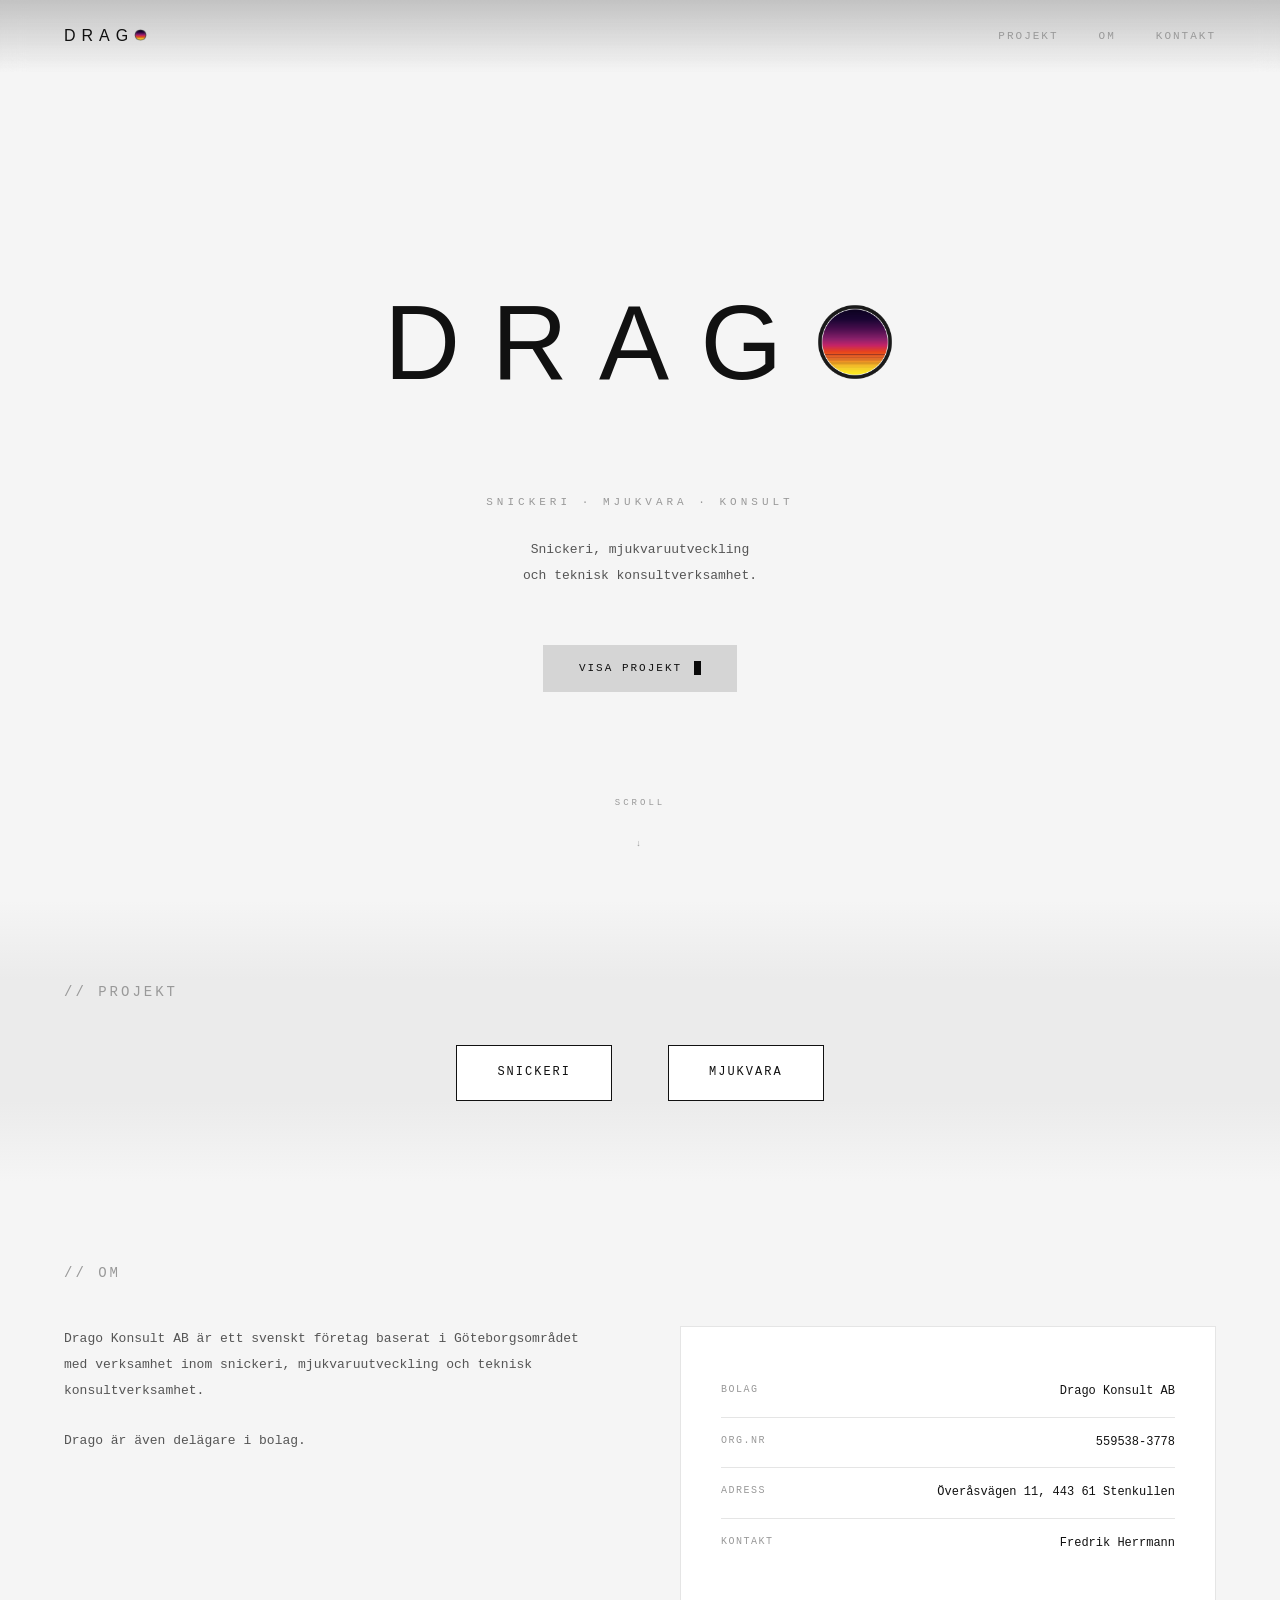
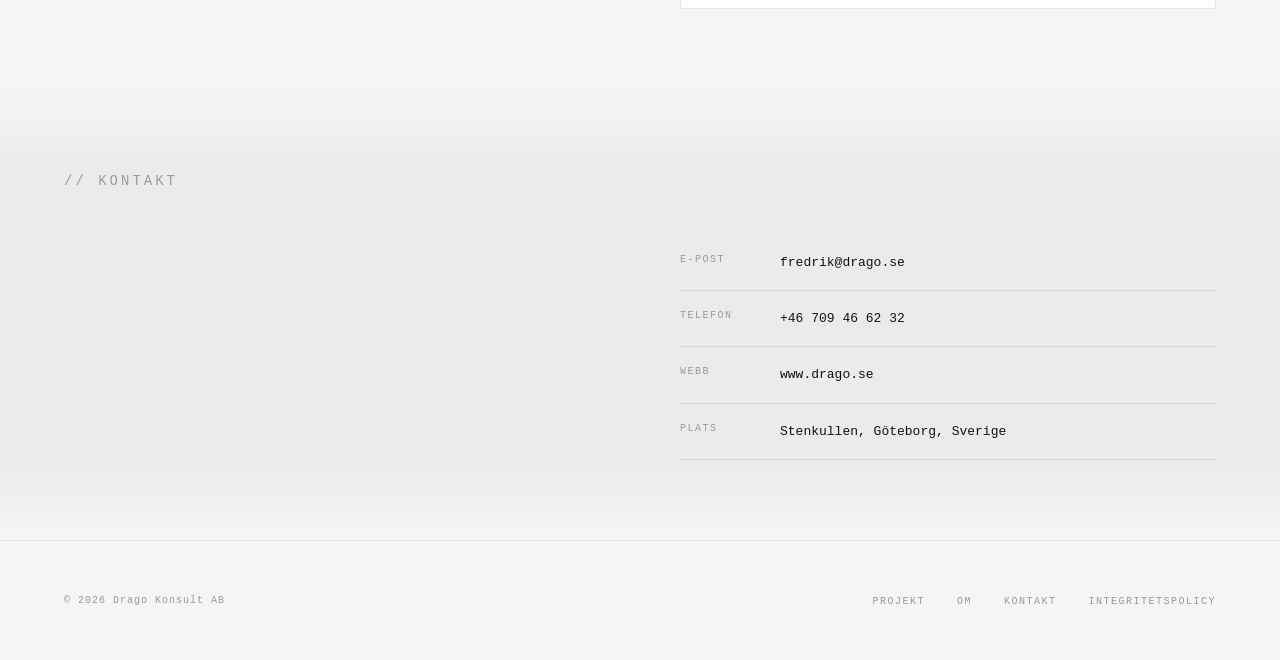
==== commit b448165b: "Omstrukturera Projekt: två kategoriknappar (Snickeri/Mjukvara), nya undersidor - Projekt-sektionen v" ====
--- a/index.html
+++ b/index.html
@@ -56,53 +56,10 @@
     <div class="projects-inner">
       <div class="section-header">
         <p class="section-label" data-i18n="section_projects">// Projekt</p>
-        <h2 class="section-title" data-i18n="title_projects">Program</h2>
-        <div class="section-divider"></div>
       </div>
-      <div class="project-cards">
-        <a href="dragors.html" class="project-card project-card-link">
-          <div class="project-header">
-            <div>
-              <h3 class="project-name">DragoRS</h3>
-              <span class="project-subtitle">DRAGO REPORT SYSTEM</span>
-            </div>
-            <img src="assets/dragors-icon.png" alt="DragoRS" class="project-icon">
-          </div>
-          <span class="project-tag" data-i18n="dragors_tag">Webbaserad</span>
-          <p class="project-desc" data-i18n="dragors_desc">Rapportgenerator för bygg, projektledare och fukt- och skadebranschen. Komplett system med flerspråkigt stöd, PDF-export, mätprotokoll och smarta sök och integrationslösningar.</p>
-          <div class="project-tech">
-            <span class="tech-badge">React</span>
-            <span class="tech-badge">Node.js</span>
-            <span class="tech-badge">PostgreSQL</span>
-            <span class="tech-badge">Railway</span>
-            <span class="tech-badge">Vercel</span>
-          </div>
-          <div class="project-urls">
-            <span class="project-url project-url-action" data-href="https://www.dragors.com" data-external="true">www.dragors.com</span>
-            <span class="project-url" data-i18n="dragors_url">Läs mer</span>
-          </div>
-        </a>
-        <a href="pfterminal.html" class="project-card project-card-link">
-          <div class="project-header">
-            <div>
-              <h3 class="project-name">PFterminal</h3>
-              <span class="project-subtitle">PERSONAL FINANCE TERMINAL</span>
-            </div>
-            <img src="assets/pfterminal-icon.png" alt="PFterminal" class="project-icon">
-          </div>
-          <span class="project-tag" data-i18n="pfterminal_tag">Desktop</span>
-          <p class="project-desc" data-i18n="pfterminal_desc">Personlig ekonomi-app med terminal-estetik. Manuell inmatning för medvetenhet om varje transaktion. Lokal lagring, ingen molnsynk — du äger din data. Byggt med Tauri v2.</p>
-          <div class="project-tech">
-            <span class="tech-badge">Vanilla JS</span>
-            <span class="tech-badge">Tauri v2</span>
-            <span class="tech-badge">Rust</span>
-            <span class="tech-badge">macOS</span>
-          </div>
-          <div class="project-urls">
-            <span class="project-url project-url-action" data-href="downloads/PFterminal_0.1.0_aarch64.dmg" data-i18n="pfterminal_url">Ladda ner</span>
-            <span class="project-url" data-i18n="pfterminal_more">Läs mer</span>
-          </div>
-        </a>
+      <div class="category-buttons">
+        <a href="snickeri.html" class="category-btn">Snickeri</a>
+        <a href="mjukvara.html" class="category-btn">Mjukvara</a>
       </div>
     </div>
   </section>
@@ -110,13 +67,11 @@
   <section class="section" id="om">
     <div class="section-header">
       <p class="section-label" data-i18n="section_about">// Om</p>
-      <h2 class="section-title">Drago Konsult AB</h2>
-      <div class="section-divider"></div>
     </div>
     <div class="about-grid">
       <div class="about-text">
-        <p data-i18n="about_p1">Drago Konsult AB är ett svenskt företag baserat i Göteborgsområdet med verksamhet inom snickeri, teknisk konsultverksamhet och mjukvaruutveckling.</p>
-        <p data-i18n="about_p2">Med en filosofi i kvalitet och enkelhet levererar vi hantverk, rådgivning och digitala lösningar — byggt för att hålla.</p>
+        <p data-i18n="about_p1">Drago Konsult AB är ett svenskt företag baserat i Göteborgsområdet med verksamhet inom snickeri, mjukvaruutveckling och teknisk konsultverksamhet.</p>
+        <p data-i18n="about_p2"></p>
         <p data-i18n="about_p3">Drago är även delägare i bolag.</p>
       </div>
       <div class="about-info">
@@ -144,12 +99,10 @@
     <div class="projects-inner">
       <div class="section-header">
         <p class="section-label" data-i18n="section_contact">// Kontakt</p>
-        <h2 class="section-title" data-i18n="title_contact">Hör av dig</h2>
-        <div class="section-divider"></div>
       </div>
       <div class="contact-grid">
         <div class="contact-text">
-          <p data-i18n="contact_text">Behöver du en snickare, konsult eller mjukvarulösning? Hör av dig:</p>
+          <p data-i18n="contact_text"></p>
         </div>
         <ul class="contact-details">
           <li><span class="label" data-i18n="contact_email">E-post</span><a href="mailto:fredrik@drago.se">fredrik@drago.se</a></li>
--- a/css/style.css
+++ b/css/style.css
@@ -249,7 +249,7 @@
 }
 
 .section-label {
-  font-size: 10px;
+  font-size: 14px;
   color: var(--text-muted);
   letter-spacing: 3px;
   text-transform: uppercase;
@@ -313,6 +313,56 @@
 .info-value {
   color: var(--text);
   text-align: right;
+}
+
+/* --- Kategori-knappar --- */
+.category-buttons {
+  display: flex;
+  gap: 56px;
+  justify-content: center;
+}
+
+.category-btn {
+  display: inline-flex;
+  align-items: center;
+  justify-content: center;
+  padding: 16px 40px;
+  background: #ffffff;
+  border: 1px solid var(--text);
+  font-family: var(--mono);
+  font-size: 12px;
+  letter-spacing: 2px;
+  text-transform: uppercase;
+  color: var(--text);
+  text-decoration: none;
+  transition: opacity 0.3s;
+  cursor: pointer;
+}
+.category-btn:hover {
+  opacity: 0.7;
+}
+
+/* --- Bildgalleri (snickeri) --- */
+.gallery-grid {
+  display: grid;
+  grid-template-columns: repeat(auto-fill, minmax(280px, 1fr));
+  gap: 16px;
+  max-width: 90%;
+  margin: 0 auto;
+}
+
+.gallery-img {
+  width: 100%;
+  height: auto;
+  border: 1px solid var(--border-dim);
+}
+
+.gallery-material {
+  font-size: 11px;
+  color: var(--text-muted);
+  letter-spacing: 2px;
+  text-transform: uppercase;
+  margin-top: 16px;
 }
 
 /* --- Projekt / Produkter --- */
@@ -821,6 +871,7 @@
   }
   .about-grid,
   .project-cards,
+  .category-buttons,
   .contact-grid,
   .download-grid,
   .feature-grid,
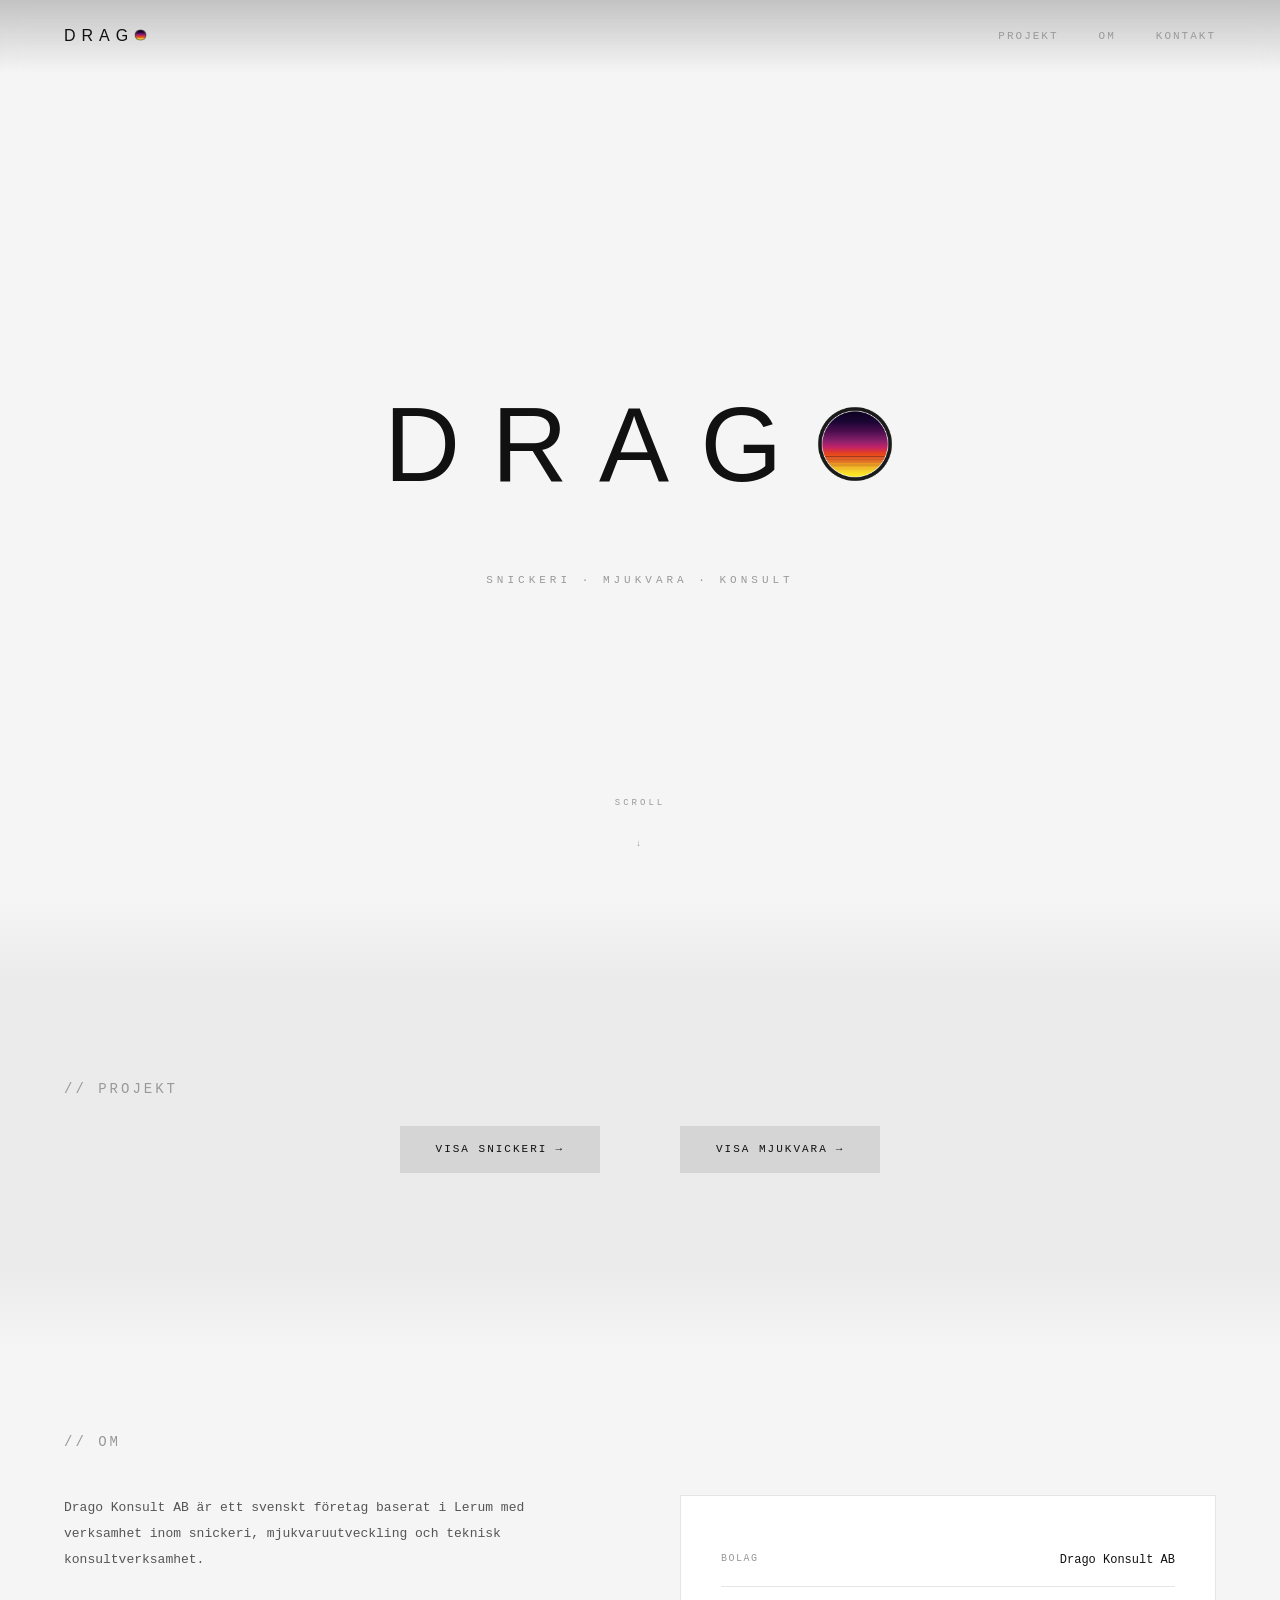
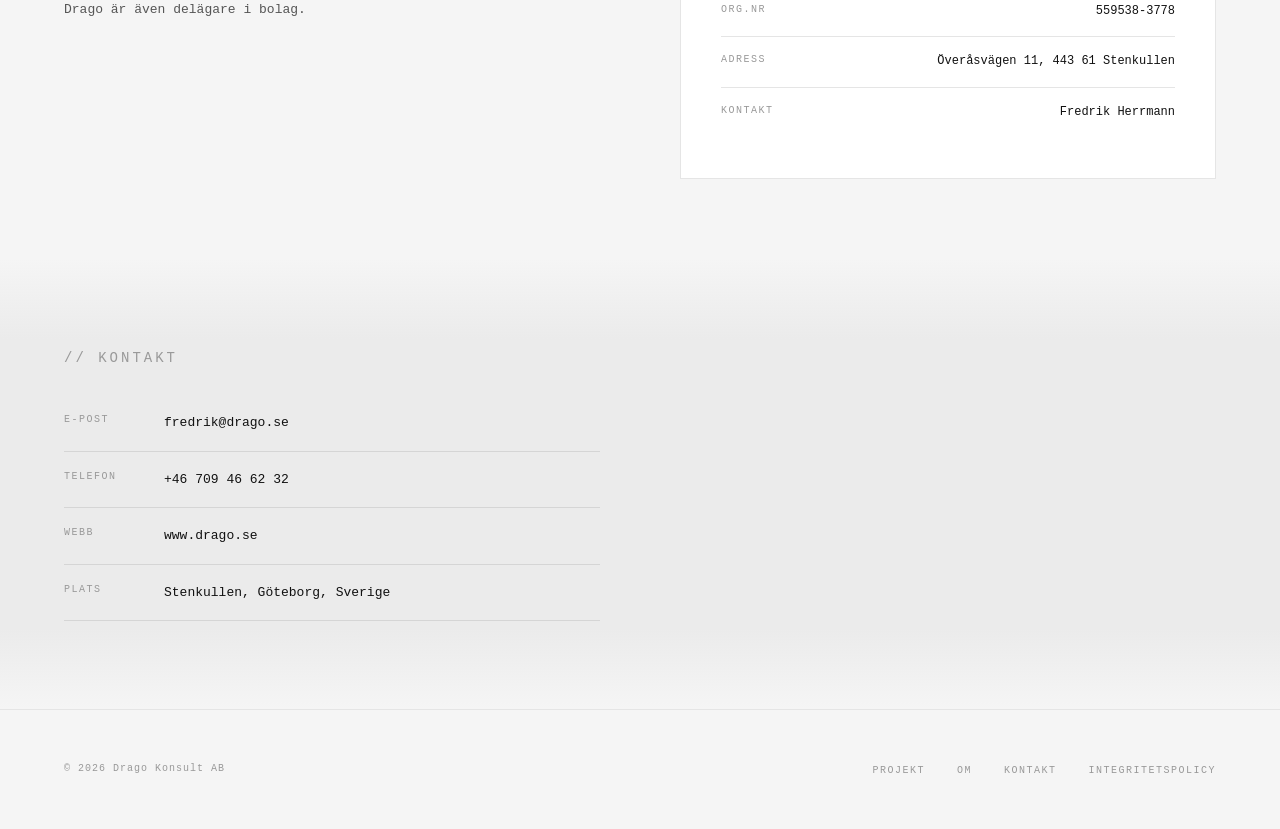
==== commit ef7f0898: "Finjustera layout: halvskärms-sektioner, lightbox, knappdesign, textändringar - Sektioner (Projekt/O" ====
--- a/index.html
+++ b/index.html
@@ -39,13 +39,6 @@
         <span class="hero-logo-text">DRAG<img src="assets/logo.png" alt="O" class="hero-logo-o"></span>
       </div>
       <p class="hero-tagline" data-i18n="hero_tagline">Snickeri · Mjukvara · Konsult</p>
-      <p class="hero-description">
-        <span data-i18n="hero_desc_1">Snickeri, mjukvaruutveckling</span><br>
-        <span data-i18n="hero_desc_2">och teknisk konsultverksamhet.</span>
-      </p>
-      <a href="#projekt" class="hero-cta">
-        <span data-i18n="hero_cta">visa projekt</span><span class="cursor"></span>
-      </a>
     </div>
     <div class="scroll-indicator">
       <span data-i18n="hero_scroll">scroll</span><br>&#8595;
@@ -58,8 +51,8 @@
         <p class="section-label" data-i18n="section_projects">// Projekt</p>
       </div>
       <div class="category-buttons">
-        <a href="snickeri.html" class="category-btn">Snickeri</a>
-        <a href="mjukvara.html" class="category-btn">Mjukvara</a>
+        <a href="snickeri.html" class="category-btn">visa Snickeri <span class="category-arrow">→</span></a>
+        <a href="mjukvara.html" class="category-btn">visa Mjukvara <span class="category-arrow">→</span></a>
       </div>
     </div>
   </section>
@@ -70,8 +63,7 @@
     </div>
     <div class="about-grid">
       <div class="about-text">
-        <p data-i18n="about_p1">Drago Konsult AB är ett svenskt företag baserat i Göteborgsområdet med verksamhet inom snickeri, mjukvaruutveckling och teknisk konsultverksamhet.</p>
-        <p data-i18n="about_p2"></p>
+        <p data-i18n="about_p1">Drago Konsult AB är ett svenskt företag baserat i Lerum med verksamhet inom snickeri, mjukvaruutveckling och teknisk konsultverksamhet.</p>
         <p data-i18n="about_p3">Drago är även delägare i bolag.</p>
       </div>
       <div class="about-info">
@@ -101,9 +93,6 @@
         <p class="section-label" data-i18n="section_contact">// Kontakt</p>
       </div>
       <div class="contact-grid">
-        <div class="contact-text">
-          <p data-i18n="contact_text"></p>
-        </div>
         <ul class="contact-details">
           <li><span class="label" data-i18n="contact_email">E-post</span><a href="mailto:fredrik@drago.se">fredrik@drago.se</a></li>
           <li><span class="label" data-i18n="contact_phone">Telefon</span><span>+46 709 46 62 32</span></li>
--- a/css/style.css
+++ b/css/style.css
@@ -159,7 +159,7 @@
 
 .hero-logo {
   text-align: center;
-  margin-bottom: 56px;
+  margin-bottom: 32px;
 }
 
 .hero-logo-icon {
@@ -190,7 +190,7 @@
   color: var(--text-muted);
   letter-spacing: 4px;
   text-transform: uppercase;
-  margin-bottom: 24px;
+  margin-bottom: 0;
 }
 
 .hero-description {
@@ -242,10 +242,14 @@
   padding: 80px 5vw;
   max-width: 1400px;
   margin: 0 auto;
+  min-height: 50vh;
+  display: flex;
+  flex-direction: column;
+  justify-content: center;
 }
 
 .section-header {
-  margin-bottom: 40px;
+  margin-bottom: 24px;
 }
 
 .section-label {
@@ -318,7 +322,7 @@
 /* --- Kategori-knappar --- */
 .category-buttons {
   display: flex;
-  gap: 56px;
+  gap: 80px;
   justify-content: center;
 }
 
@@ -326,11 +330,12 @@
   display: inline-flex;
   align-items: center;
   justify-content: center;
-  padding: 16px 40px;
-  background: #ffffff;
-  border: 1px solid var(--text);
+  gap: 8px;
+  padding: 14px 36px;
+  background: #d5d5d5;
+  border: none;
   font-family: var(--mono);
-  font-size: 12px;
+  font-size: 11px;
   letter-spacing: 2px;
   text-transform: uppercase;
   color: var(--text);
@@ -340,6 +345,12 @@
 }
 .category-btn:hover {
   opacity: 0.7;
+}
+.category-arrow {
+  transition: transform 0.2s;
+}
+.category-btn:hover .category-arrow {
+  transform: translateX(4px);
 }
 
 /* --- Bildgalleri (snickeri) --- */
@@ -365,10 +376,42 @@
   margin-top: 16px;
 }
 
+/* --- Lightbox --- */
+.lightbox-overlay {
+  display: none;
+  position: fixed;
+  top: 0;
+  left: 0;
+  right: 0;
+  bottom: 0;
+  background: rgba(0, 0, 0, 0.85);
+  z-index: 1000;
+  align-items: center;
+  justify-content: center;
+  cursor: pointer;
+}
+.lightbox-overlay.open {
+  display: flex;
+}
+.lightbox-img {
+  max-width: 90vw;
+  max-height: 90vh;
+  object-fit: contain;
+}
+
+.gallery-section {
+  padding-top: 40px !important;
+  padding-bottom: 40px !important;
+}
+
 /* --- Projekt / Produkter --- */
 .projects-section {
   background: var(--bg-surface);
   padding: 80px 5vw;
+  min-height: 50vh;
+  display: flex;
+  flex-direction: column;
+  justify-content: center;
   position: relative;
 }
 
@@ -399,6 +442,7 @@
   margin: 0 auto;
   position: relative;
   z-index: 1;
+  width: 100%;
 }
 
 .project-cards {
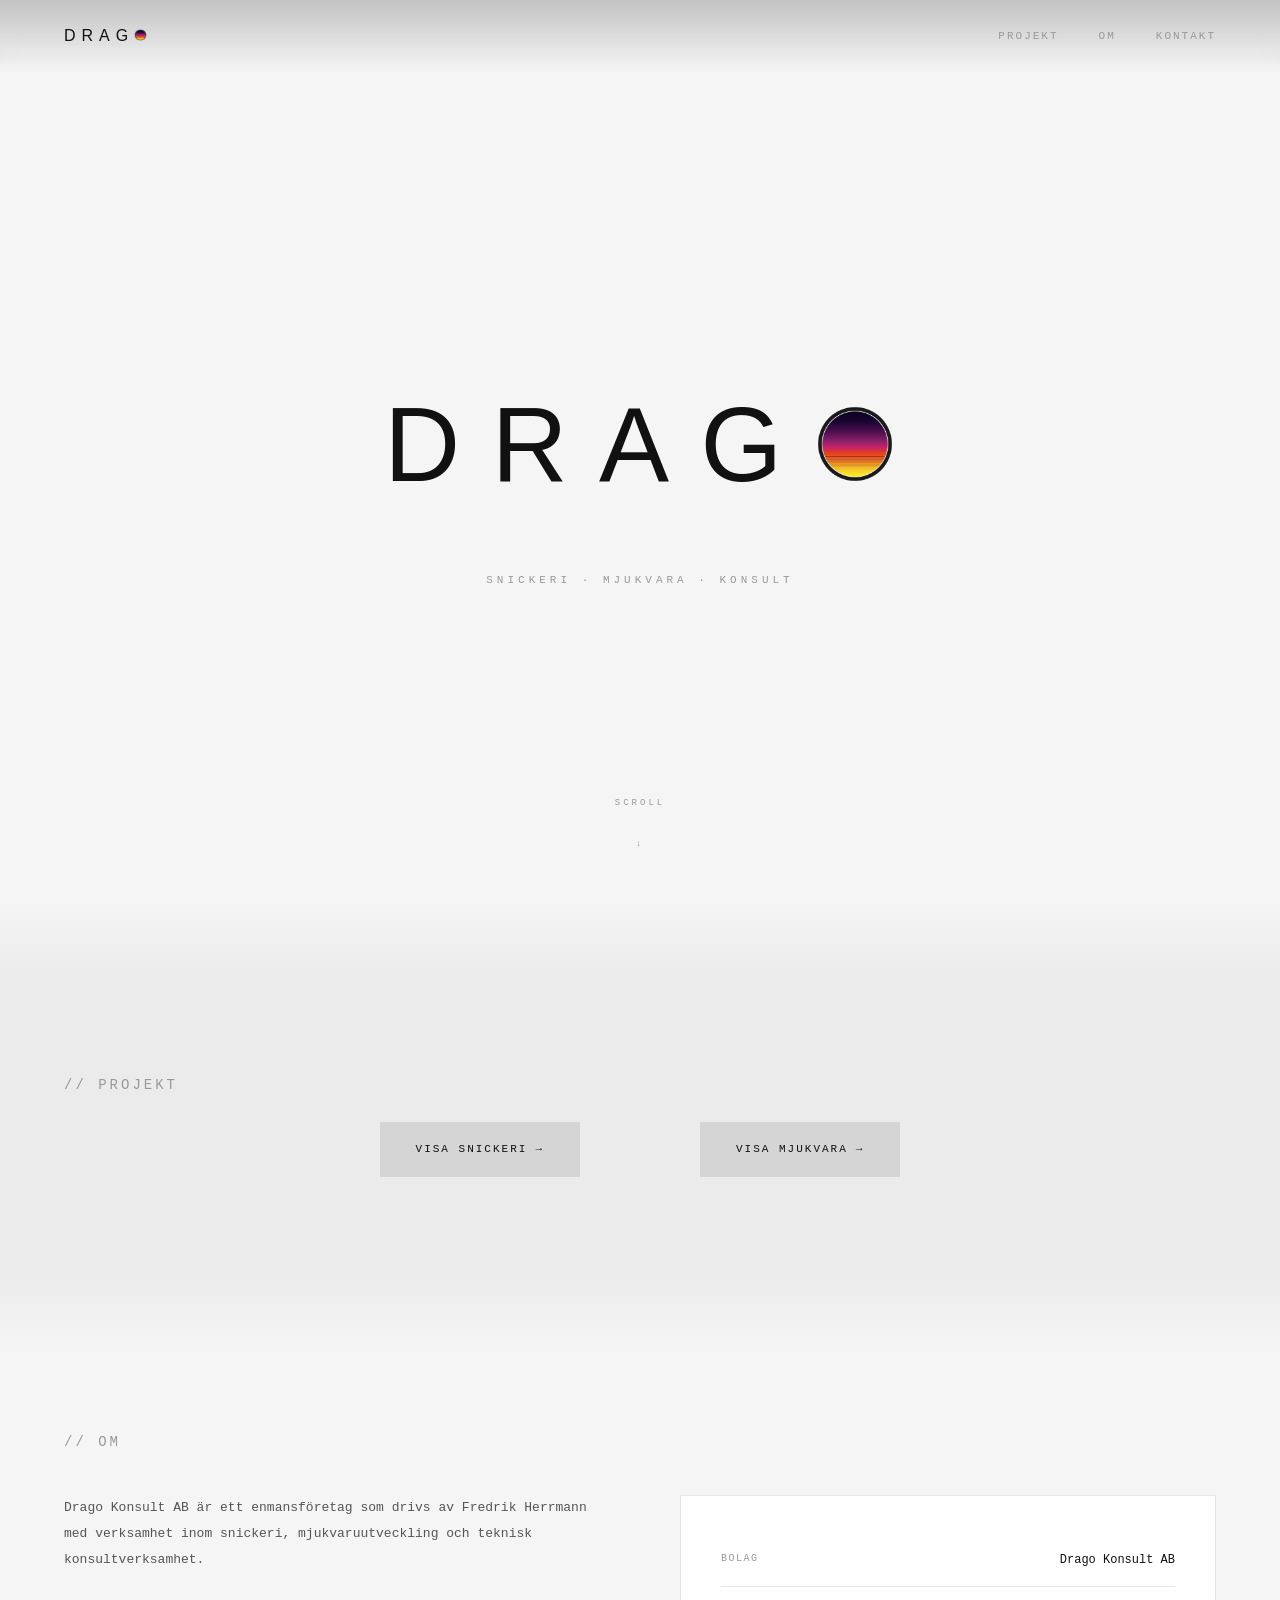
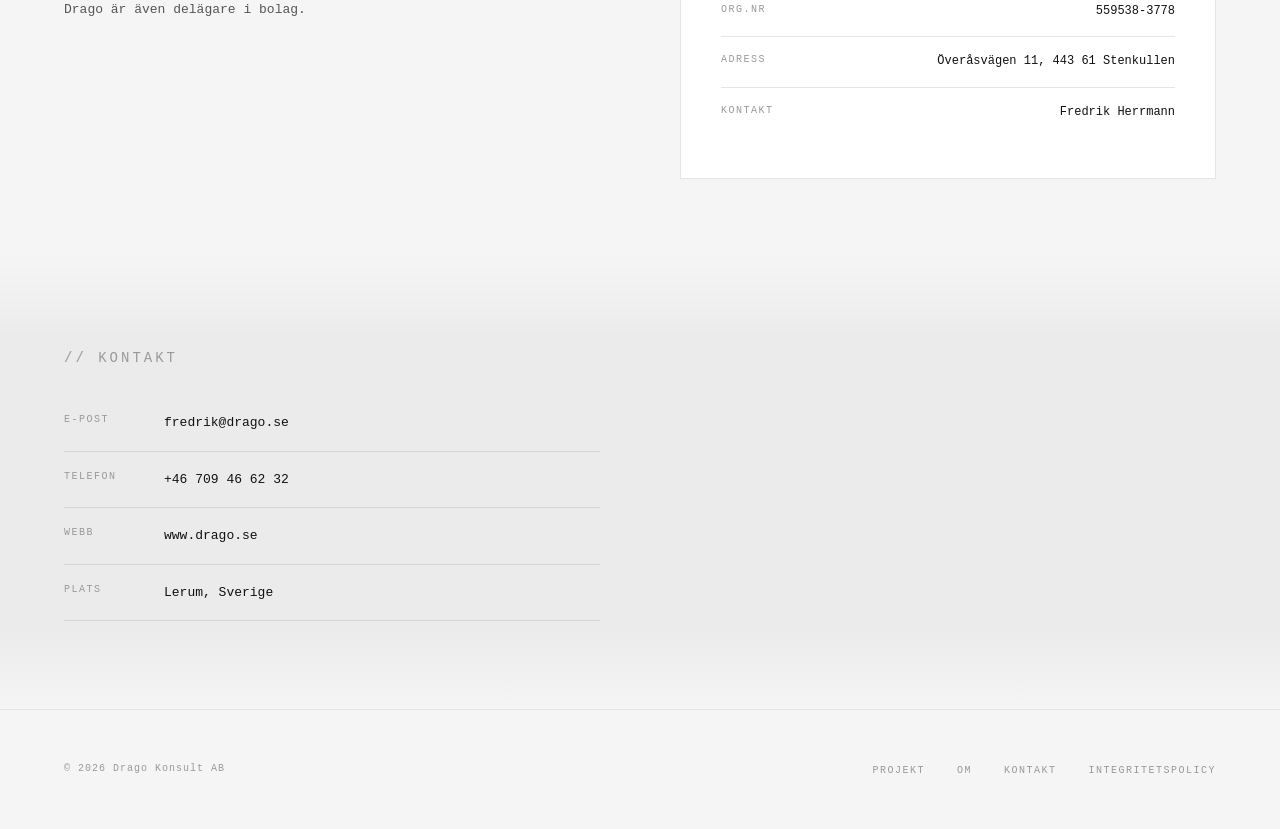
==== commit 839d367c: "Uppdatera texter och soffbord-bilder - Om-text: enmansföretag drivet av Fredrik Herrmann - Plats: Le" ====
--- a/index.html
+++ b/index.html
@@ -63,7 +63,7 @@
     </div>
     <div class="about-grid">
       <div class="about-text">
-        <p data-i18n="about_p1">Drago Konsult AB är ett svenskt företag baserat i Lerum med verksamhet inom snickeri, mjukvaruutveckling och teknisk konsultverksamhet.</p>
+        <p data-i18n="about_p1">Drago Konsult AB är ett enmansföretag som drivs av Fredrik Herrmann med verksamhet inom snickeri, mjukvaruutveckling och teknisk konsultverksamhet.</p>
         <p data-i18n="about_p3">Drago är även delägare i bolag.</p>
       </div>
       <div class="about-info">
@@ -97,7 +97,7 @@
           <li><span class="label" data-i18n="contact_email">E-post</span><a href="mailto:fredrik@drago.se">fredrik@drago.se</a></li>
           <li><span class="label" data-i18n="contact_phone">Telefon</span><span>+46 709 46 62 32</span></li>
           <li><span class="label" data-i18n="contact_web">Webb</span><a href="https://www.drago.se">www.drago.se</a></li>
-          <li><span class="label" data-i18n="contact_location">Plats</span><span>Stenkullen, Göteborg, Sverige</span></li>
+          <li><span class="label" data-i18n="contact_location">Plats</span><span>Lerum, Sverige</span></li>
         </ul>
       </div>
     </div>
--- a/css/style.css
+++ b/css/style.css
@@ -322,7 +322,7 @@
 /* --- Kategori-knappar --- */
 .category-buttons {
   display: flex;
-  gap: 80px;
+  gap: 120px;
   justify-content: center;
 }
 
@@ -331,7 +331,7 @@
   align-items: center;
   justify-content: center;
   gap: 8px;
-  padding: 14px 36px;
+  padding: 18px 36px;
   background: #d5d5d5;
   border: none;
   font-family: var(--mono);
@@ -913,9 +913,13 @@
   .hero-logo {
     gap: 12px;
   }
+  .category-buttons {
+    flex-direction: column;
+    gap: 12px;
+    align-items: center;
+  }
   .about-grid,
   .project-cards,
-  .category-buttons,
   .contact-grid,
   .download-grid,
   .feature-grid,
